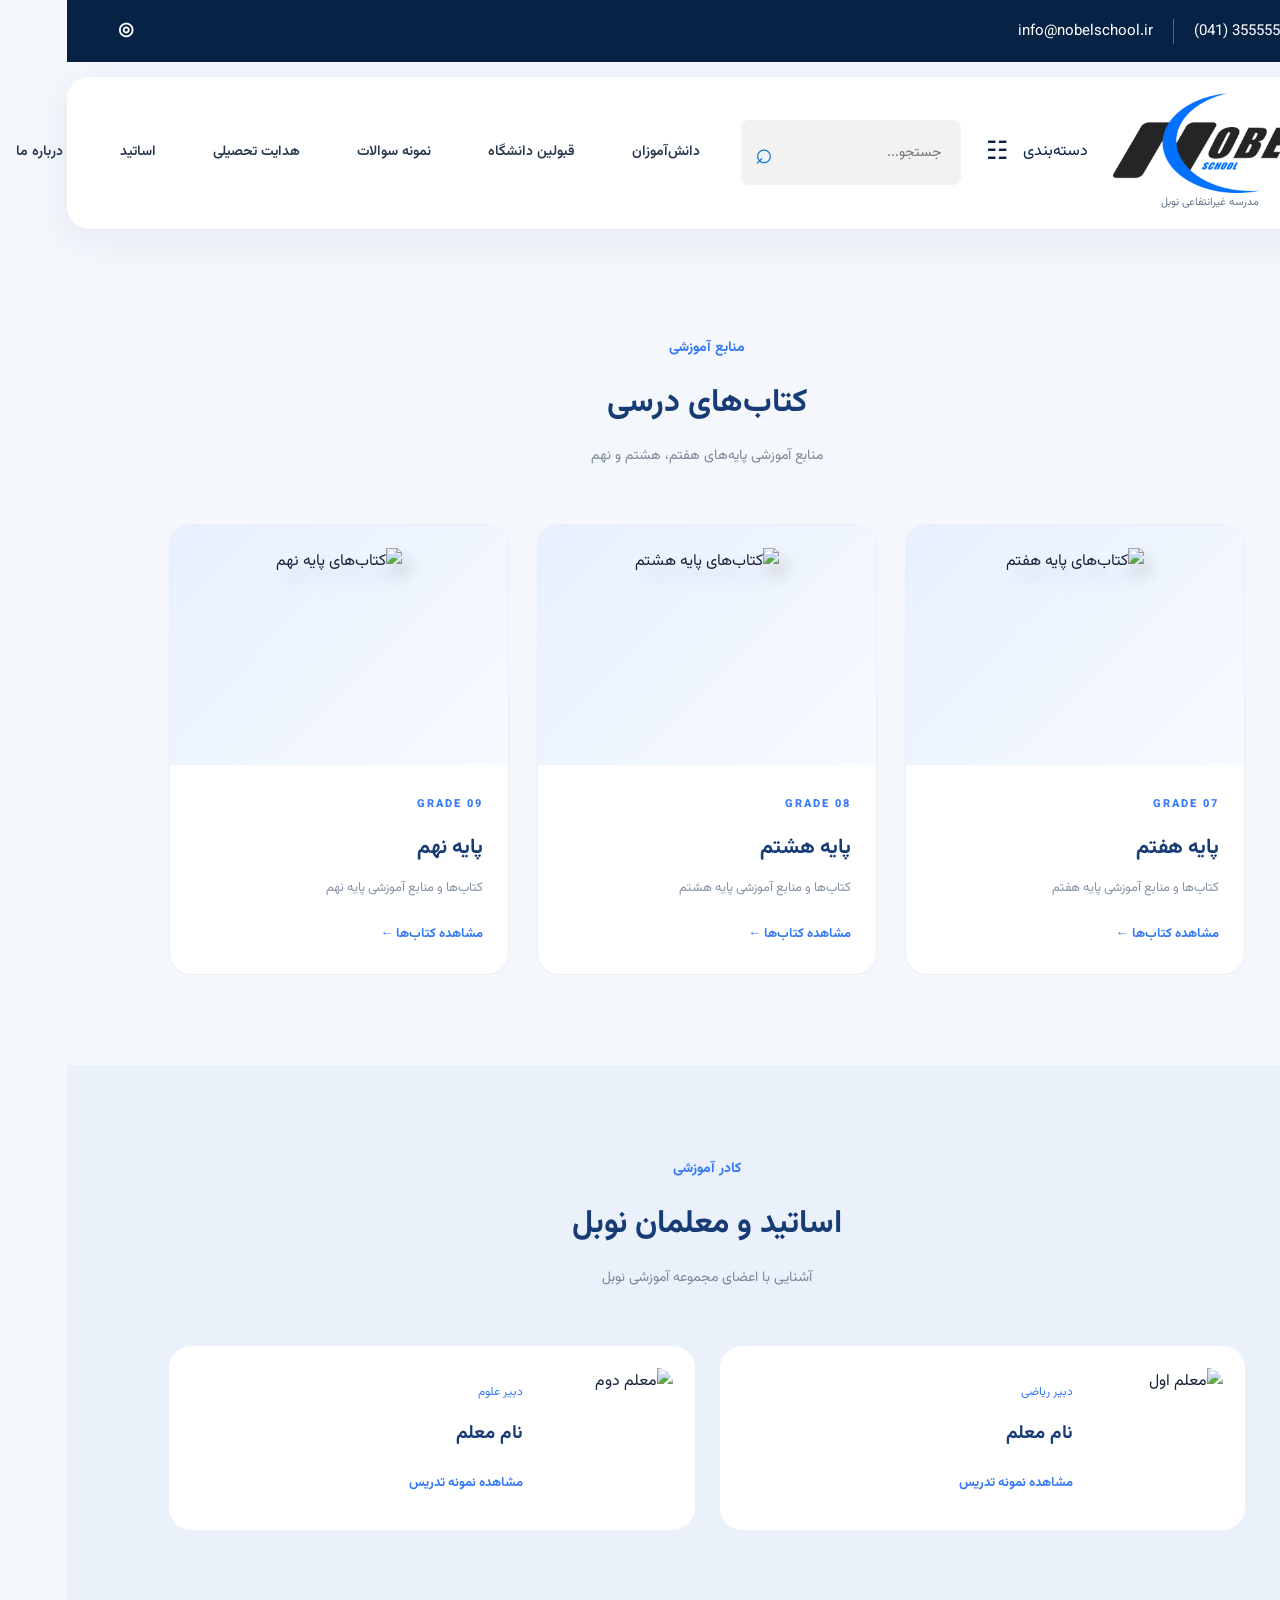
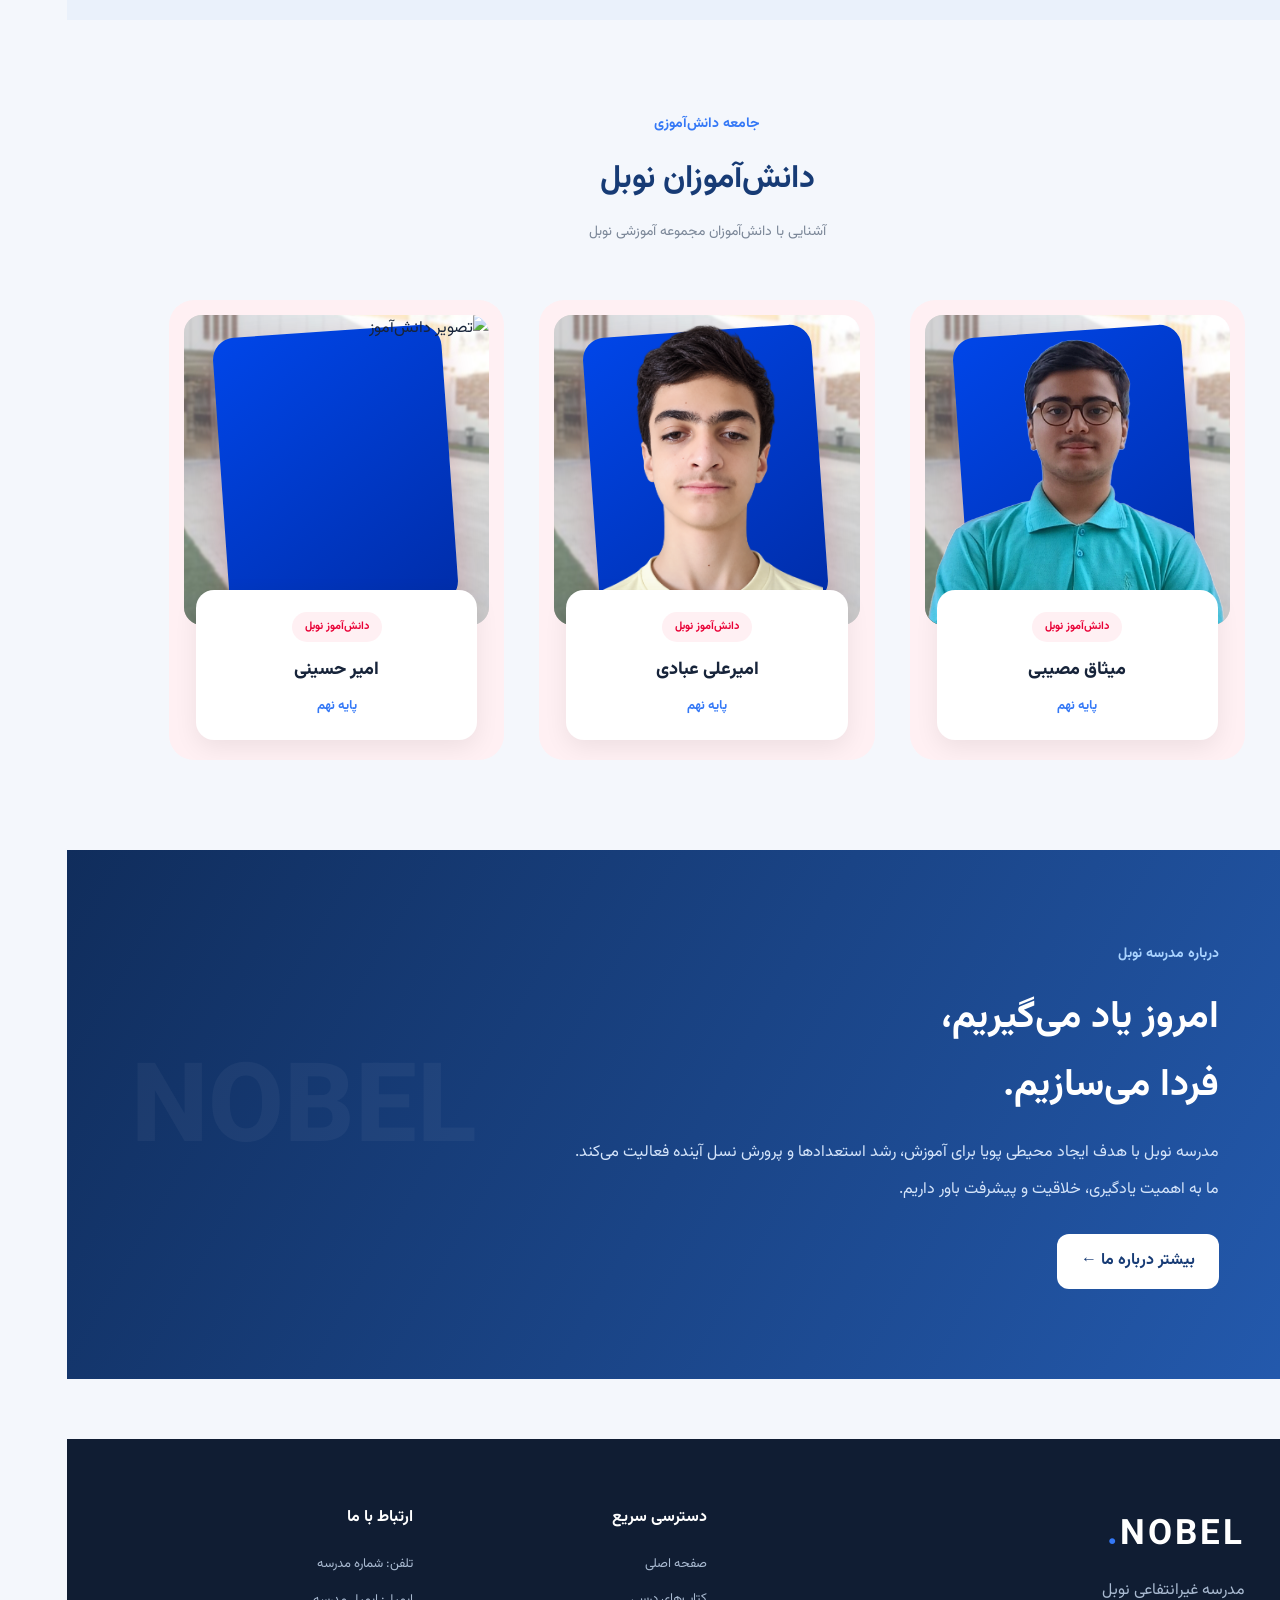
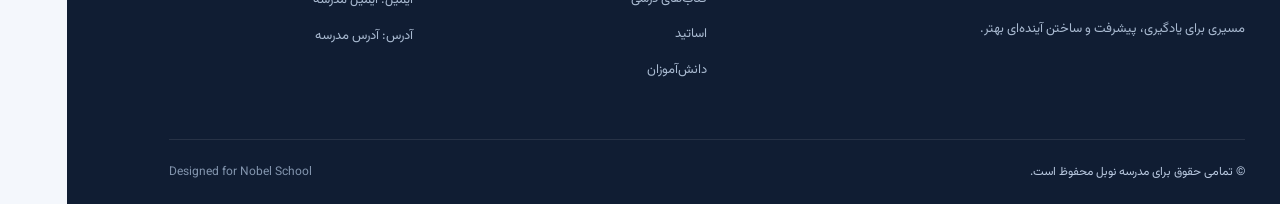
==== index.html @ 402b0e20 "Add files via upload" ====
<!DOCTYPE html>
<html lang="fa">
<head>
    <meta charset="UTF-8">
    <meta name="viewport" content="width=device-width, initial-scale=1.0">
    <title>مدرسه غیر انتفاعی نوبل - دور اول و دوم متوسطه تبریز</title>
    <link rel="stylesheet" href="style.css">
</head>
<body>
    <header>

        <!-- Top Bar -->
       <div class="top-bar">

            <div class="contact-info">
                <span>info@nobelschool.ir</span>
                <span class="separator"></span>
                <span>(041) 35555578 </span>
            </div>

            <div class="social-links">
                <a href="#" target="" aria-label="Instagram">
                    ◎
                </a>
            </div>

        </div>
        <!-- Main Navbar -->
        <nav class="navbar">

            <div class="logo">
                <img src="lg.png" alt="LOGO">
                <small>مدرسه غیرانتفاعی نوبل</small>
            </div>

            <div class="category">
                <span>دسته‌بندی</span>
                <span class="menu-icon">☷</span>
            </div>

            <div class="search-box">
                <input type="text" placeholder="جستجو...">
                <button>⌕</button>
            </div>

            <ul class="nav-links">
                <li><a href="#">دانش‌آموزان</a></li>
                <li><a href="#">قبولین دانشگاه</a></li>
                <li><a href="#">نمونه سوالات</a></li>
                <li><a href="#">هدایت تحصیلی</a></li>
                <li><a href="#">اساتید</a></li>
                <li><a href="#">درباره ما</a></li>
            </ul>

        </nav>

    </header>


<!-- Books Section -->
<section class="section books-section" id="books">

    <div class="section-heading">
        <span>منابع آموزشی</span>
        <h2>کتاب‌های درسی</h2>
        <p>منابع آموزشی پایه‌های هفتم، هشتم و نهم</p>
    </div>

    <div class="books-grid">

        <div class="book-card">
            <div class="book-cover">
                <img src="book7.png" alt="کتاب‌های پایه هفتم">
            </div>
            <div class="book-content">
                <span class="book-number">GRADE 07</span>
                <h3>پایه هفتم</h3>
                <p>کتاب‌ها و منابع آموزشی پایه هفتم</p>
                <a href="books.html">مشاهده کتاب‌ها <span>←</span></a>
            </div>
        </div>

        <div class="book-card">
            <div class="book-cover">
                <img src="book8.png" alt="کتاب‌های پایه هشتم">
            </div>
            <div class="book-content">
                <span class="book-number">GRADE 08</span>
                <h3>پایه هشتم</h3>
                <p>کتاب‌ها و منابع آموزشی پایه هشتم</p>
                <a href="books.html">مشاهده کتاب‌ها <span>←</span></a>
            </div>
        </div>

        <div class="book-card">
            <div class="book-cover">
                <img src="book9.png" alt="کتاب‌های پایه نهم">
            </div>
            <div class="book-content">
                <span class="book-number">GRADE 09</span>
                <h3>پایه نهم</h3>
                <p>کتاب‌ها و منابع آموزشی پایه نهم</p>
                <a href="books.html">مشاهده کتاب‌ها <span>←</span></a>
            </div>
        </div>

    </div>
</section>


<!-- Teachers Section -->
<section class="section teachers-section" id="teachers">

    <div class="section-heading">
        <span>کادر آموزشی</span>
        <h2>اساتید و معلمان نوبل</h2>
        <p>آشنایی با اعضای مجموعه آموزشی نوبل</p>
    </div>

    <div class="teachers-grid">

        <div class="teacher-card">
            <img src="teacher1.jpg" alt="معلم اول">

            <div class="teacher-info">
                <span>دبیر ریاضی</span>
                <h3>نام معلم</h3>
                <a href="#">مشاهده نمونه تدریس</a>
            </div>
        </div>

        <div class="teacher-card">
            <img src="teacher2.jpg" alt="معلم دوم">

            <div class="teacher-info">
                <span>دبیر علوم</span>
                <h3>نام معلم</h3>
                <a href="#">مشاهده نمونه تدریس</a>
            </div>
        </div>

    </div>
</section>


<!-- Students Section -->
<section class="section students-section" id="students">

    <div class="section-heading">
        <span>جامعه دانش‌آموزی</span>
        <h2>دانش‌آموزان نوبل</h2>
        <p>آشنایی با دانش‌آموزان مجموعه آموزشی نوبل</p>
    </div>


<div class="students-grid" id="studentsGrid"></div>

</section>


<!-- About Section -->
<section class="about-section" id="about">

    <div class="about-content">
        <span>درباره مدرسه نوبل</span>

        <h2>
            امروز یاد می‌گیریم،
            <br>
            فردا می‌سازیم.
        </h2>

        <p>
            مدرسه نوبل با هدف ایجاد محیطی پویا برای آموزش،
            رشد استعدادها و پرورش نسل آینده فعالیت می‌کند.
            ما به اهمیت یادگیری، خلاقیت و پیشرفت باور داریم.
        </p>

        <a href="about.html">بیشتر درباره ما ←</a>
    </div>

    <div class="about-decoration">
        NOBEL
    </div>

</section>


<!-- Footer -->
<footer class="footer">

    <div class="footer-main">

        <div class="footer-brand">
            <h2>NOBEL<span>.</span></h2>
            <p>مدرسه غیرانتفاعی نوبل</p>
            <p class="footer-description">
                مسیری برای یادگیری، پیشرفت و ساختن آینده‌ای بهتر.
            </p>
        </div>

        <div class="footer-links">
            <h3>دسترسی سریع</h3>
            <a href="#home">صفحه اصلی</a>
            <a href="#books">کتاب‌های درسی</a>
            <a href="#teachers">اساتید</a>
            <a href="#students">دانش‌آموزان</a>
        </div>

        <div class="footer-contact">
            <h3>ارتباط با ما</h3>
            <p>تلفن: شماره مدرسه</p>
            <p>ایمیل: ایمیل مدرسه</p>
            <p>آدرس: آدرس مدرسه</p>
        </div>

    </div>

    <div class="footer-bottom">
        <p>© تمامی حقوق برای مدرسه نوبل محفوظ است.</p>
        <span>Designed for Nobel School</span>
    </div>

</footer>




    <script src="script.js"></script>
</body>
</html>
---- style.css ----
/* =========================
   NOBEL SCHOOL - MODERN UI
========================= */

@import url('https://fonts.googleapis.com/css2?family=Vazirmatn:wght@400;500;600;700;800;900&display=swap');

:root {
    --primary: #173b75;
    --secondary: #3478f6;
    --accent: #64b5ff;

    --background: #f4f7fc;
    --surface: #ffffff;

    --text: #17243a;
    --muted: #8290a5;

    --border: #e7edf5;

    --shadow: 0 10px 40px rgba(25, 55, 100, 0.07);

    --radius: 20px;
}

* {
    margin: 0;
    padding: 0;
    box-sizing: border-box;
}

html {
    scroll-behavior: smooth;
}

body {
    font-family: 'Vazirmatn', sans-serif;
    background: var(--background);
    color: var(--text);
    direction: rtl;
    line-height: 1.8;
}

/* Container */

.container {
    width: min(92%, 1400px);
    margin: auto;
}

/* Navbar */

.navbar {
    position: sticky;
    top: 15px;
    z-index: 1000;

    width: 92%;
    margin: 15px auto;

    min-height: 80px;
    padding: 12px 25px;

    display: flex;
    align-items: center;
    justify-content: space-between;

    background: rgba(255, 255, 255, 0.85);
    backdrop-filter: blur(20px);

    border: 1px solid rgba(255,255,255,0.8);
    border-radius: 22px;

    box-shadow: var(--shadow);
}

.navbar a {
    color: var(--text);
    text-decoration: none;
    transition: 0.3s ease;
}

.navbar a:hover {
    color: var(--secondary);
}

/* Buttons */

.btn {
    display: inline-flex;
    align-items: center;
    justify-content: center;

    padding: 12px 25px;

    border: none;
    border-radius: 13px;

    background: var(--secondary);
    color: white;

    font-family: inherit;
    font-weight: 700;

    cursor: pointer;
    transition: 0.3s ease;
}

.btn:hover {
    background: var(--primary);
    transform: translateY(-3px);
    box-shadow: 0 10px 25px rgba(52,120,246,0.25);
}

/* Hero */

.hero {
    position: relative;
    overflow: hidden;

    min-height: 480px;
    padding: 80px 60px;

    display: flex;
    align-items: center;

    background:
        radial-gradient(circle at 10% 20%, #3478f6 0%, transparent 35%),
        linear-gradient(125deg, #102b55, #173b75);

    border-radius: 30px;
    color: white;
}

.hero h1 {
    font-size: clamp(30px, 4vw, 52px);
    font-weight: 900;
    line-height: 1.7;
}

.hero p {
    color: #d3e3ff;
    margin-top: 15px;
}

/* Section */

.section {
    padding: 70px 0;
}

.section-title {
    font-size: 27px;
    font-weight: 800;
    margin-bottom: 30px;
}

/* Cards */

.card {
    background: var(--surface);
    border: 1px solid var(--border);

    border-radius: var(--radius);
    padding: 25px;

    box-shadow: var(--shadow);

    transition: 0.3s ease;
}

.card:hover {
    transform: translateY(-7px);
    box-shadow: 0 18px 45px rgba(25,55,100,0.12);
}

/* Images */

.card img {
    width: 100%;
    height: 220px;
    object-fit: cover;
    border-radius: 15px;
}

/* Inputs */

input,
textarea,
select {
    width: 100%;
    padding: 14px 17px;

    border: 1px solid var(--border);
    border-radius: 12px;

    background: white;
    color: var(--text);

    font-family: inherit;
    outline: none;
    transition: 0.3s;
}

input:focus,
textarea:focus,
select:focus {
    border-color: var(--secondary);
    box-shadow: 0 0 0 4px rgba(52,120,246,0.1);
}

/* Footer */

footer {
    margin-top: 60px;
    padding: 50px 5%;

    background: #102747;
    color: white;
}

footer p {
    color: #b8c8df;
}

/* Responsive */

@media (max-width: 768px) {

    .navbar {
        width: 95%;
        padding: 15px;
        flex-wrap: wrap;
        gap: 15px;
    }

    .hero {
        padding: 45px 25px;
        min-height: 380px;
    }

    .section {
        padding: 45px 0;
    }

    .section-title {
        font-size: 23px;
    }
}


/* NAVIGATION */

nav {
    display: flex;
    align-items: center;
}

nav ul {
    display: flex;
    align-items: center;
    gap: 8px;

    list-style: none;
}

nav ul li a {
    position: relative;
    display: block;

    padding: 12px 16px;

    text-decoration: none;
    color: #46536a;

    font-size: 14px;
    font-weight: 600;

    border-radius: 12px;

    transition: all 0.3s ease;
}

/* Hover Effect */

nav ul li a:hover {
    color: #3478f6;
    background: #eef4ff;
}

/* Underline Animation */

nav ul li a::after {
    content: "";

    position: absolute;
    bottom: 5px;
    right: 50%;

    width: 0;
    height: 2px;

    background: #3478f6;

    transition: all 0.3s ease;
    transform: translateX(50%);
}

nav ul li a:hover::after {
    width: 35%;
}

/* Responsive */

@media (max-width: 950px) {
    nav ul {
        flex-wrap: wrap;
        justify-content: center;
        gap: 3px;
    }

    nav ul li a {
        padding: 9px 11px;
        font-size: 12px;
    }
}


/* TOP BAR */

.top-bar {
    width: 100%;
    height: 62px;
    padding: 0 4%;

    background: #062345;
    color: white;

    display: flex;
    align-items: center;
    justify-content: space-between;
}

.social-links {
    display: flex;
    align-items: center;
    gap: 25px;
}

.social-links a {
    color: white;
    text-decoration: none;
    font-size: 18px;
    font-weight: bold;
    transition: 0.3s;
}

.social-links a:hover {
    color: #398bff;
}

.contact-info {
    display: flex;
    align-items: center;
    gap: 20px;
    font-size: 15px;
    direction: ltr;
}

.separator {
    width: 1px;
    height: 25px;
    background: #52677f;
}


/* MAIN NAVBAR */

.navbar {
    width: 100%;
    min-height: 110px;
    padding: 15px 3%;

    background: white;

    display: flex;
    align-items: center;
    justify-content: space-between;
    gap: 25px;
}


/* LOGO */

.logo {
    display: flex;
    flex-direction: column;
    align-items: center;
    white-space: nowrap;
    color: #062345;
}

.logo img {
    width: 195px;
    height: 100px;
}

.logo small {
    font-size: 11px;
    color: #64748b;
}


/* CATEGORY */

.category {
    display: flex;
    align-items: center;
    gap: 15px;

    white-space: nowrap;
    color: #062345;
    cursor: pointer;
}

.menu-icon {
    font-size: 25px;
}


/* SEARCH BOX */

.search-box {
    height: 65px;
    min-width: 220px;
    flex: 1;

    display: flex;
    align-items: center;

    background: #f2f2f2;
    border-radius: 8px;
    overflow: hidden;
}

.search-box input {
    width: 100%;
    height: 100%;
    padding: 0 20px;

    border: none;
    outline: none;
    background: transparent;

    font-family: inherit;
    font-size: 14px;
}

.search-box button {
    width: 65px;
    height: 100%;

    border: none;
    background: transparent;
    color: #0877d9;

    font-size: 30px;
    cursor: pointer;
}


/* NAV LINKS */

.nav-links {
    display: flex;
    align-items: center;
    gap: 25px;

    list-style: none;
    white-space: nowrap;
}

.nav-links a {
    text-decoration: none;
    color: #26364c;

    font-size: 14px;
    font-weight: 600;

    transition: 0.3s;
}

.nav-links a:hover {
    color: #0877d9;
}


/* RESPONSIVE */

@media (max-width: 1100px) {

    .navbar {
        flex-wrap: wrap;
    }

    .search-box {
        order: 3;
        flex-basis: 100%;
    }

    .nav-links {
        flex-wrap: wrap;
        gap: 15px;
    }
}

@media (max-width: 600px) {

    .top-bar {
        height: auto;
        padding: 15px;
        flex-direction: column;
        gap: 12px;
    }

    .navbar {
        justify-content: center;
    }

    .nav-links {
        justify-content: center;
    }

    .logo {
        width: 100%;
    }
}


/* General Sections */

.section {
    padding: 90px 8%;
}

.section-heading {
    text-align: center;
    margin-bottom: 55px;
}

.section-heading > span {
    color: #3478f6;
    font-size: 14px;
    font-weight: 700;
}

.section-heading h2 {
    font-size: 32px;
    color: #173b75;
    margin: 12px 0;
}

.section-heading p {
    color: #7b8798;
    font-size: 14px;
}


/* Books */

.books-section {
    background: #f4f7fc;
}

.books-grid {
    display: grid;
    grid-template-columns: repeat(3, 1fr);
    gap: 28px;
}

.book-card {
    background: white;
    border-radius: 22px;
    overflow: hidden;
    border: 1px solid #e9eef6;
    transition: .35s;
}

.book-card:hover {
    transform: translateY(-10px);
    box-shadow: 0 20px 45px #173b7518;
}

.book-cover {
    height: 240px;
    background: linear-gradient(135deg, #e7f0ff, #f7faff);
    display: flex;
    justify-content: center;
    align-items: center;
    padding: 20px;
}

.book-cover img {
    height: 195px;
    max-width: 85%;
    object-fit: contain;
    filter: drop-shadow(8px 12px 8px #00000025);
    transition: .35s;
}

.book-card:hover .book-cover img {
    transform: rotateY(-12deg) scale(1.06);
}

.book-content {
    padding: 25px;
}

.book-number {
    color: #3478f6;
    font-size: 11px;
    font-weight: 800;
    letter-spacing: 2px;
}

.book-content h3 {
    color: #173b75;
    font-size: 21px;
    margin: 10px 0;
}

.book-content p {
    color: #8793a5;
    font-size: 13px;
    margin-bottom: 20px;
}

.book-content a {
    text-decoration: none;
    color: #3478f6;
    font-weight: 700;
    font-size: 13px;
}


/* Teachers */

.teachers-section {
    background: #eaf1fb;
}

.teachers-grid {
    display: grid;
    grid-template-columns: repeat(2, 1fr);
    gap: 25px;
}

.teacher-card {
    display: flex;
    align-items: center;
    gap: 25px;
    background: white;
    padding: 22px;
    border-radius: 22px;
    transition: .3s;
}

.teacher-card:hover {
    transform: translateY(-7px);
    box-shadow: 0 15px 35px #173b7515;
}

.teacher-card img {
    width: 125px;
    height: 140px;
    object-fit: cover;
    border-radius: 16px;
}

.teacher-info span {
    color: #3478f6;
    font-size: 12px;
}

.teacher-info h3 {
    color: #173b75;
    margin: 10px 0 18px;
}

.teacher-info a {
    text-decoration: none;
    color: #3478f6;
    font-size: 13px;
    font-weight: 700;
}


/* Students */

/* Students Section */

.students-section {
    background: #f4f7fc;
}

.students-grid {
    display: grid;
    grid-template-columns: repeat(3, 1fr);
    gap: 35px;
}

.student-card {
    position: relative;
    background: #fff0f3;
    padding: 15px;
    border-radius: 25px;
    overflow: hidden;
    transition: .35s;
}

.student-card:hover {
    transform: translateY(-8px);
    box-shadow: 0 20px 40px #173b7520;
}

/* School Image Background */

.student-background {
    height: 310px;
    position: relative;
    border-radius: 18px;
    overflow: hidden;
    isolation: isolate;
}

/* Blurred School Image */

.student-background::before {
    content: "";
    position: absolute;
    inset: -10px;
    background-image: url("sbg.jpg");
    background-size: cover;
    background-position: center;
    filter: blur(1px);
    transform: scale(1.08);
    z-index: -2;
}

/* Light Overlay */

.student-background::after {
    content: "";
    position: absolute;
    inset: 0;
    background: #ffffff55;
    z-index: -1;
}

/* Red Background */

.student-color-bg {
    position: absolute;
    z-index: 1;
    width: 75%;
    height: 90%;
    top: 5%;
    left: 12%;
    background: linear-gradient(145deg, #0046e9, #002da9);
    border-radius: 22px;
    transform: rotate(-4deg);
    box-shadow: 0 15px 30px #a9002b35;
}

/* Student Image */

.student-background img {
    position: absolute;
    z-index: 2;
    width: 100%;
    height: 100%;
    left: 0;
    bottom: 0;
    object-fit: contain;
    object-position: center bottom;
    border-radius: 18px;
}

/* Information Background */

.student-info {
    position: relative;
    z-index: 3;
    background: white;
    margin: -35px 12px 5px;
    padding: 22px 18px;
    border-radius: 18px;
    text-align: center;
    box-shadow: 0 8px 25px #00000012;
}

.student-label {
    display: inline-block;
    color: #e90036;
    background: #fff0f3;
    padding: 5px 13px;
    border-radius: 20px;
    font-size: 11px;
    font-weight: 700;
}

.student-info h3 {
    color: #17243a;
    font-size: 18px;
    font-weight: 800;
    margin: 12px 0 8px;
}

.student-info p {
    color: #3478f6;
    font-size: 13px;
    font-weight: 700;
}

/* Responsive */

@media (max-width: 850px) {
    .students-grid {
        grid-template-columns: repeat(2, 1fr);
    }
}

@media (max-width: 550px) {
    .students-grid {
        grid-template-columns: 1fr;
    }
}



/* About */

.about-section {
    position: relative;
    overflow: hidden;
    background: linear-gradient(120deg, #102d5c, #245bb0);
    color: white;
    padding: 90px 10%;
}

.about-content {
    max-width: 650px;
    position: relative;
    z-index: 2;
}

.about-content > span {
    color: #a9d3ff;
    font-size: 14px;
    font-weight: 700;
}

.about-content h2 {
    font-size: 38px;
    line-height: 1.8;
    margin: 15px 0;
}

.about-content p {
    color: #d4e4fa;
    line-height: 2.3;
    margin-bottom: 25px;
}

.about-content a {
    display: inline-block;
    background: white;
    color: #173b75;
    padding: 13px 24px;
    border-radius: 12px;
    text-decoration: none;
    font-weight: 700;
    transition: .3s;
}

.about-content a:hover {
    background: #dceaff;
}

.about-decoration {
    position: absolute;
    left: 5%;
    top: 50%;
    transform: translateY(-50%);
    font-size: 110px;
    font-weight: 800;
    color: #ffffff0b;
}


/* Footer */

.footer {
    background: #101d33;
    color: white;
    padding: 65px 8% 20px;
}

.footer-main {
    display: grid;
    grid-template-columns: 2fr 1fr 1fr;
    gap: 50px;
    padding-bottom: 45px;
}

.footer-brand h2 {
    font-size: 35px;
    letter-spacing: 3px;
}

.footer-brand h2 span {
    color: #3478f6;
}

.footer-brand > p {
    color: #a9bad1;
    margin-top: 10px;
}

.footer-description {
    max-width: 300px;
    line-height: 2;
    font-size: 13px;
}

.footer-links h3,
.footer-contact h3 {
    margin-bottom: 20px;
    font-size: 16px;
}

.footer-links a {
    display: block;
    text-decoration: none;
    color: #a9bad1;
    margin: 12px 0;
    font-size: 13px;
    transition: .3s;
}

.footer-links a:hover {
    color: white;
    padding-right: 5px;
}

.footer-contact p {
    color: #a9bad1;
    font-size: 13px;
    margin: 13px 0;
}

.footer-bottom {
    border-top: 1px solid #ffffff18;
    padding-top: 22px;
    display: flex;
    justify-content: space-between;
    color: #8294ad;
    font-size: 12px;
}


/* Responsive */

@media (max-width: 850px) {
    .books-grid,
    .students-grid {
        grid-template-columns: repeat(2, 1fr);
    }

    .teachers-grid {
        grid-template-columns: 1fr;
    }

    .footer-main {
        grid-template-columns: 1fr 1fr;
    }
}

@media (max-width: 550px) {
    .section {
        padding: 65px 6%;
    }

    .section-heading h2 {
        font-size: 25px;
    }

    .books-grid,
    .students-grid,
    .footer-main {
        grid-template-columns: 1fr;
    }

    .teacher-card {
        flex-direction: column;
        text-align: center;
    }

    .about-content h2 {
        font-size: 28px;
    }

    .about-decoration {
        font-size: 65px;
    }

    .footer-bottom {
        flex-direction: column;
        gap: 12px;
        text-align: center;
    }
}
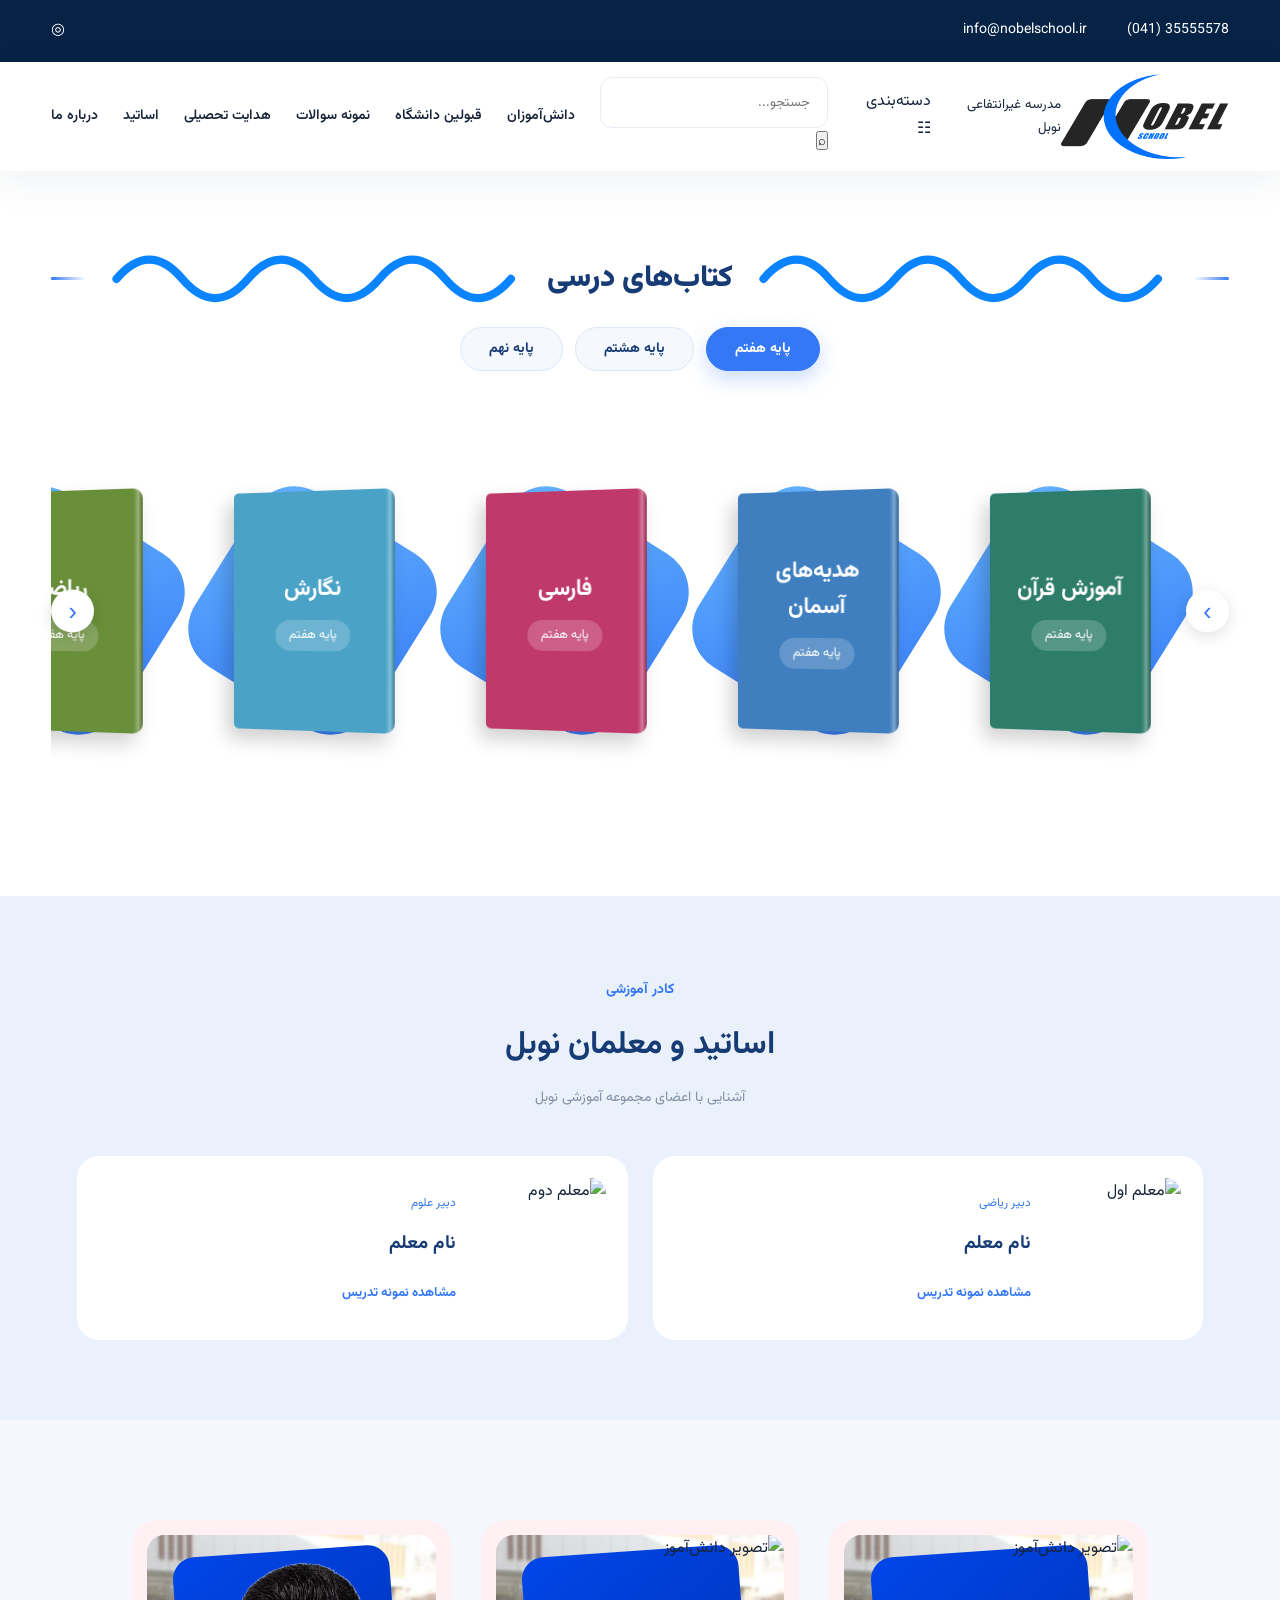
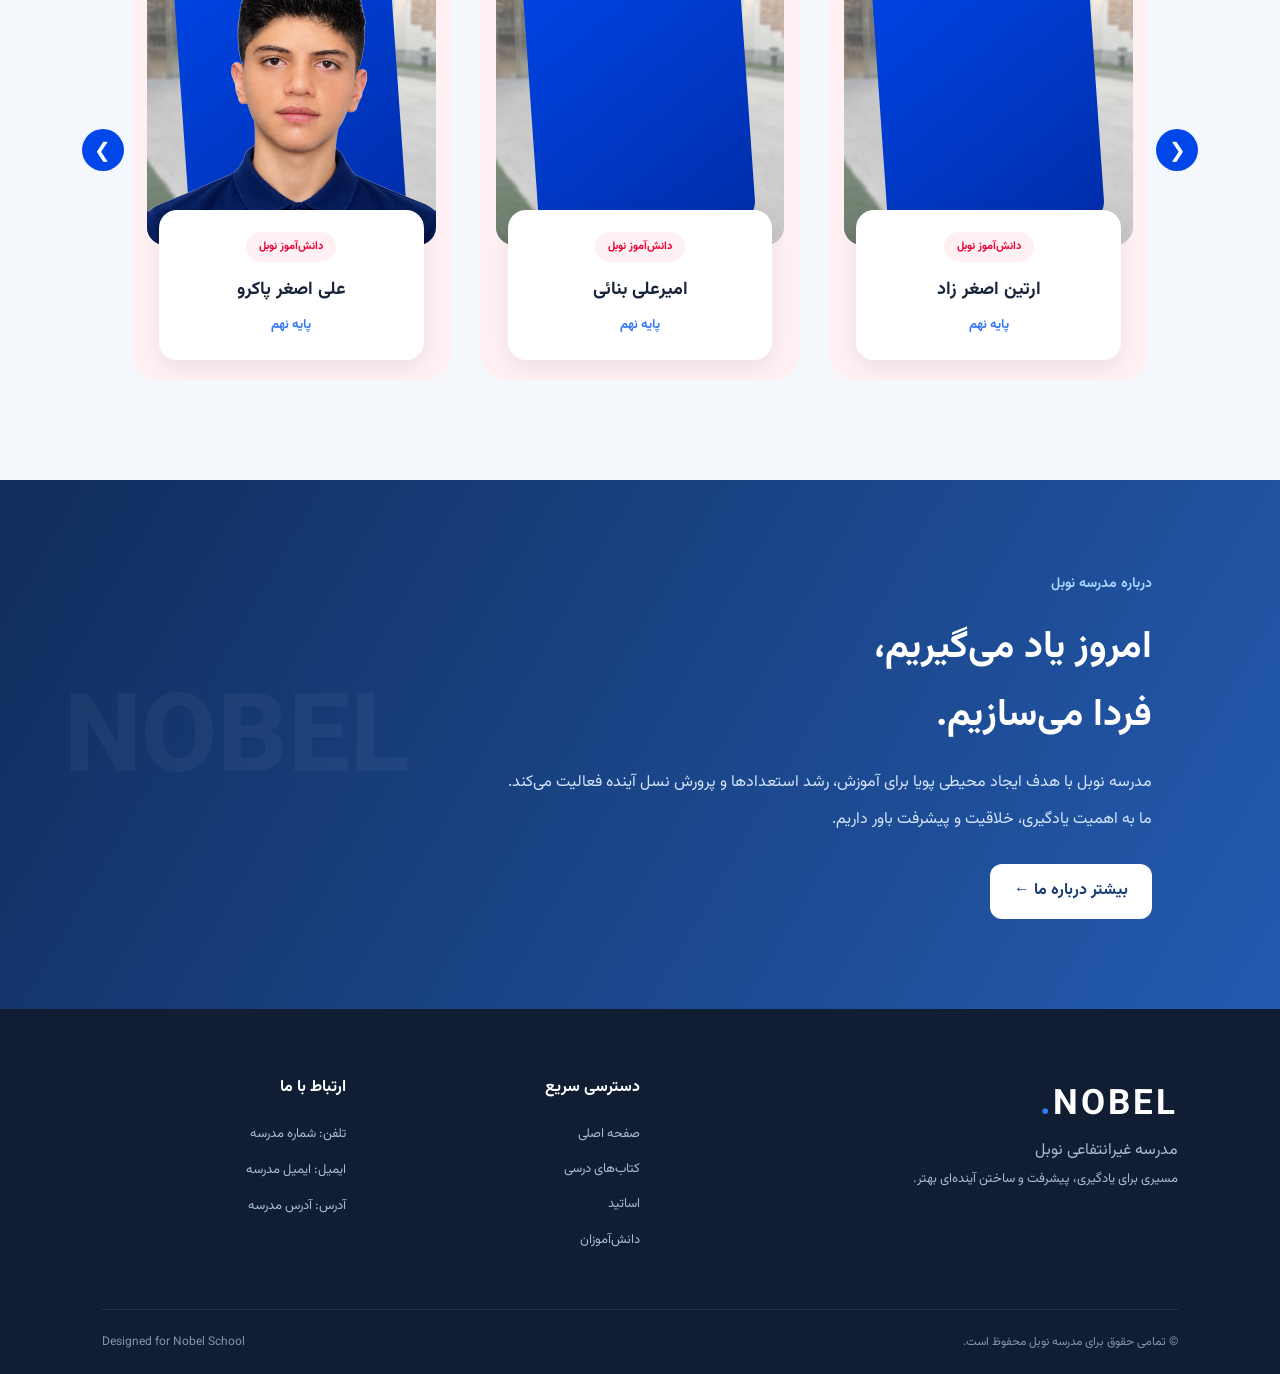
==== commit fa06781d: "Add files via upload" ====
--- a/index.html
+++ b/index.html
@@ -57,54 +57,30 @@
     </header>
 
 
-<!-- Books Section -->
-<section class="section books-section" id="books">
-
-    <div class="section-heading">
-        <span>منابع آموزشی</span>
-        <h2>کتاب‌های درسی</h2>
-        <p>منابع آموزشی پایه‌های هفتم، هشتم و نهم</p>
-    </div>
-
-    <div class="books-grid">
-
-        <div class="book-card">
-            <div class="book-cover">
-                <img src="book7.png" alt="کتاب‌های پایه هفتم">
-            </div>
-            <div class="book-content">
-                <span class="book-number">GRADE 07</span>
-                <h3>پایه هفتم</h3>
-                <p>کتاب‌ها و منابع آموزشی پایه هفتم</p>
-                <a href="books.html">مشاهده کتاب‌ها <span>←</span></a>
-            </div>
-        </div>
-
-        <div class="book-card">
-            <div class="book-cover">
-                <img src="book8.png" alt="کتاب‌های پایه هشتم">
-            </div>
-            <div class="book-content">
-                <span class="book-number">GRADE 08</span>
-                <h3>پایه هشتم</h3>
-                <p>کتاب‌ها و منابع آموزشی پایه هشتم</p>
-                <a href="books.html">مشاهده کتاب‌ها <span>←</span></a>
-            </div>
-        </div>
-
-        <div class="book-card">
-            <div class="book-cover">
-                <img src="book9.png" alt="کتاب‌های پایه نهم">
-            </div>
-            <div class="book-content">
-                <span class="book-number">GRADE 09</span>
-                <h3>پایه نهم</h3>
-                <p>کتاب‌ها و منابع آموزشی پایه نهم</p>
-                <a href="books.html">مشاهده کتاب‌ها <span>←</span></a>
-            </div>
-        </div>
-
-    </div>
+<section class="books-section" id="books">
+  <div class="books-title">
+    <svg class="books-wave" viewBox="0 0 150 24" aria-hidden="true">
+      <path d="M2 12 Q14 -2 26 12 T50 12 T74 12 T98 12 T122 12 T146 12"
+            fill="none" stroke="#0a84ff" stroke-width="3" stroke-linecap="round"/>
+    </svg>
+    <h2>کتاب‌های درسی</h2>
+    <svg class="books-wave" viewBox="0 0 150 24" aria-hidden="true">
+      <path d="M2 12 Q14 -2 26 12 T50 12 T74 12 T98 12 T122 12 T146 12"
+            fill="none" stroke="#0a84ff" stroke-width="3" stroke-linecap="round"/>
+    </svg>
+  </div>
+
+  <div class="grade-tabs" id="gradeTabs">
+    <button class="grade-tab active" data-grade="7">پایه هفتم</button>
+    <button class="grade-tab" data-grade="8">پایه هشتم</button>
+    <button class="grade-tab" data-grade="9">پایه نهم</button>
+  </div>
+
+  <div class="books-carousel">
+    <button class="books-arrow books-arrow-right" id="booksRight" aria-label="کتاب‌های قبلی">›</button>
+    <div class="books-track" id="booksTrack"></div>
+    <button class="books-arrow books-arrow-left" id="booksLeft" aria-label="کتاب‌های بعدی">‹</button>
+  </div>
 </section>
 
 
@@ -145,15 +121,23 @@
 
 <!-- Students Section -->
 <section class="section students-section" id="students">
-
-    <div class="section-heading">
-        <span>جامعه دانش‌آموزی</span>
-        <h2>دانش‌آموزان نوبل</h2>
-        <p>آشنایی با دانش‌آموزان مجموعه آموزشی نوبل</p>
-    </div>
-
-
-<div class="students-grid" id="studentsGrid"></div>
+<div class="students-slider">
+
+    <button class="student-arrow right" id="studentsPrev">
+        ❮ 
+    </button>
+
+    <div class="students-grid" id="studentsGrid">
+
+        <!-- تمام student-card های فعلی اینجا -->
+
+    </div>
+
+    <button class="student-arrow left" id="studentsNext">
+        ❯
+    </button>
+
+</div>
 
 </section>
 
--- a/style.css
+++ b/style.css
@@ -1,7 +1,6 @@
-
-/* =========================
+/* ================================
    NOBEL SCHOOL - MODERN UI
-========================= */
+================================ */
 
 @import url('https://fonts.googleapis.com/css2?family=Vazirmatn:wght@400;500;600;700;800;900&display=swap');
 
@@ -15,11 +14,9 @@
 
     --text: #17243a;
     --muted: #8290a5;
-
     --border: #e7edf5;
 
-    --shadow: 0 10px 40px rgba(25, 55, 100, 0.07);
-
+    --shadow: 0 10px 40px rgba(25,55,100,.07);
     --radius: 20px;
 }
 
@@ -41,50 +38,111 @@
     line-height: 1.8;
 }
 
-/* Container */
-
 .container {
     width: min(92%, 1400px);
     margin: auto;
 }
 
-/* Navbar */
+/* ================================
+   TOP BAR
+================================ */
+
+.top-bar {
+    width: 100%;
+    min-height: 62px;
+    padding: 10px 4%;
+    background: #062345;
+    color: white;
+
+    display: flex;
+    align-items: center;
+    justify-content: space-between;
+}
+
+.social-links,
+.contact-info {
+    display: flex;
+    align-items: center;
+    gap: 20px;
+}
+
+.social-links a {
+    color: white;
+    text-decoration: none;
+    transition: .3s;
+}
+
+.social-links a:hover {
+    color: var(--accent);
+}
+
+.contact-info {
+    direction: ltr;
+    font-size: 14px;
+}
+
+/* ================================
+   NAVBAR
+================================ */
 
 .navbar {
     position: sticky;
-    top: 15px;
+    top: 0;
     z-index: 1000;
 
-    width: 92%;
-    margin: 15px auto;
-
-    min-height: 80px;
-    padding: 12px 25px;
+    width: 100%;
+    min-height: 100px;
+    padding: 12px 4%;
+
+    background: rgba(255,255,255,.95);
+    backdrop-filter: blur(15px);
 
     display: flex;
     align-items: center;
     justify-content: space-between;
-
-    background: rgba(255, 255, 255, 0.85);
-    backdrop-filter: blur(20px);
-
-    border: 1px solid rgba(255,255,255,0.8);
-    border-radius: 22px;
+    gap: 25px;
 
     box-shadow: var(--shadow);
 }
 
 .navbar a {
+    text-decoration: none;
     color: var(--text);
-    text-decoration: none;
-    transition: 0.3s ease;
-}
-
-.navbar a:hover {
+}
+
+.logo {
+    display: flex;
+    align-items: center;
+    justify-content: center;
+}
+
+.logo img {
+    width: 170px;
+    max-height: 85px;
+    object-fit: contain;
+}
+
+.nav-links {
+    display: flex;
+    align-items: center;
+    gap: 25px;
+    list-style: none;
+    white-space: nowrap;
+}
+
+.nav-links a {
+    font-size: 14px;
+    font-weight: 600;
+    transition: .3s;
+}
+
+.nav-links a:hover {
     color: var(--secondary);
 }
 
-/* Buttons */
+/* ================================
+   BUTTONS
+================================ */
 
 .btn {
     display: inline-flex;
@@ -92,7 +150,6 @@
     justify-content: center;
 
     padding: 12px 25px;
-
     border: none;
     border-radius: 13px;
 
@@ -103,16 +160,17 @@
     font-weight: 700;
 
     cursor: pointer;
-    transition: 0.3s ease;
+    transition: .3s;
 }
 
 .btn:hover {
     background: var(--primary);
     transform: translateY(-3px);
-    box-shadow: 0 10px 25px rgba(52,120,246,0.25);
-}
-
-/* Hero */
+}
+
+/* ================================
+   HERO
+================================ */
 
 .hero {
     position: relative;
@@ -126,14 +184,14 @@
 
     background:
         radial-gradient(circle at 10% 20%, #3478f6 0%, transparent 35%),
-        linear-gradient(125deg, #102b55, #173b75);
+        linear-gradient(125deg,#102b55,#173b75);
 
     border-radius: 30px;
     color: white;
 }
 
 .hero h1 {
-    font-size: clamp(30px, 4vw, 52px);
+    font-size: clamp(30px,4vw,52px);
     font-weight: 900;
     line-height: 1.7;
 }
@@ -143,507 +201,320 @@
     margin-top: 15px;
 }
 
-/* Section */
+/* ================================
+   GENERAL SECTIONS
+================================ */
 
 .section {
-    padding: 70px 0;
-}
-
-.section-title {
-    font-size: 27px;
-    font-weight: 800;
+    padding: 80px 6%;
+}
+
+.section-heading {
+    text-align: center;
+    margin-bottom: 45px;
+}
+
+.section-heading > span {
+    color: var(--secondary);
+    font-size: 14px;
+    font-weight: 700;
+}
+
+.section-heading h2 {
+    font-size: 32px;
+    color: var(--primary);
+    margin: 12px 0;
+}
+
+.section-heading p {
+    color: var(--muted);
+    font-size: 14px;
+}
+
+/* ================================
+   BOOKS SECTION
+================================ */
+
+.books-section {
+    padding: 75px 4%;
+    background: #ffffff;
+    overflow: hidden;
+}
+
+/* Heading */
+
+.books-title {
+    display: flex;
+    align-items: center;
+    justify-content: center;
+    gap: 25px;
+    margin-bottom: 15px;
+}
+
+.books-title h2 {
+    font-size: 30px;
+    font-weight: 900;
+    color: var(--primary);
+    white-space: nowrap;
+}
+
+.books-title span {
+    color: var(--secondary);
+}
+
+.books-title::before,
+.books-title::after {
+    content: "";
+    width: 100px;
+    height: 3px;
+    border-radius: 10px;
+    background: linear-gradient(90deg,transparent,var(--secondary));
+}
+
+.books-title::after {
+    transform: rotate(180deg);
+}
+
+.books-subtitle {
+    text-align: center;
+    color: var(--muted);
+    font-size: 14px;
+    margin-bottom: 35px;
+}
+
+/* Grade Tabs */
+
+.grade-tabs {
+    display: flex;
+    justify-content: center;
+    align-items: center;
+    gap: 12px;
     margin-bottom: 30px;
 }
 
-/* Cards */
-
-.card {
-    background: var(--surface);
-    border: 1px solid var(--border);
-
-    border-radius: var(--radius);
-    padding: 25px;
-
-    box-shadow: var(--shadow);
-
-    transition: 0.3s ease;
-}
-
-.card:hover {
-    transform: translateY(-7px);
-    box-shadow: 0 18px 45px rgba(25,55,100,0.12);
-}
-
-/* Images */
-
-.card img {
-    width: 100%;
-    height: 220px;
-    object-fit: cover;
-    border-radius: 15px;
-}
-
-/* Inputs */
-
-input,
-textarea,
-select {
-    width: 100%;
-    padding: 14px 17px;
-
-    border: 1px solid var(--border);
-    border-radius: 12px;
-
-    background: white;
-    color: var(--text);
+.grade-tab {
+    padding: 10px 28px;
+
+    border: 1px solid #dce8fa;
+    border-radius: 50px;
+
+    background: #f5f8fd;
+    color: var(--primary);
 
     font-family: inherit;
-    outline: none;
-    transition: 0.3s;
-}
-
-input:focus,
-textarea:focus,
-select:focus {
+    font-size: 14px;
+    font-weight: 700;
+
+    cursor: pointer;
+    transition: .3s;
+}
+
+.grade-tab:hover {
+    background: #e8f2ff;
     border-color: var(--secondary);
-    box-shadow: 0 0 0 4px rgba(52,120,246,0.1);
-}
-
-/* Footer */
-
-footer {
-    margin-top: 60px;
-    padding: 50px 5%;
-
-    background: #102747;
+}
+
+.grade-tab.active {
+    background: var(--secondary);
     color: white;
-}
-
-footer p {
-    color: #b8c8df;
-}
-
-/* Responsive */
-
-@media (max-width: 768px) {
-
-    .navbar {
-        width: 95%;
-        padding: 15px;
-        flex-wrap: wrap;
-        gap: 15px;
-    }
-
-    .hero {
-        padding: 45px 25px;
-        min-height: 380px;
-    }
-
-    .section {
-        padding: 45px 0;
-    }
-
-    .section-title {
-        font-size: 23px;
-    }
-}
-
-
-/* NAVIGATION */
-
-nav {
-    display: flex;
-    align-items: center;
-}
-
-nav ul {
-    display: flex;
-    align-items: center;
-    gap: 8px;
-
-    list-style: none;
-}
-
-nav ul li a {
+    border-color: var(--secondary);
+    box-shadow: 0 8px 20px #3478f640;
+}
+
+.grade-tab:focus-visible {
+    outline: 3px solid #7fbcff;
+    outline-offset: 3px;
+}
+
+/* Carousel */
+
+.books-carousel {
     position: relative;
-    display: block;
-
-    padding: 12px 16px;
-
-    text-decoration: none;
-    color: #46536a;
-
-    font-size: 14px;
-    font-weight: 600;
-
-    border-radius: 12px;
-
-    transition: all 0.3s ease;
-}
-
-/* Hover Effect */
-
-nav ul li a:hover {
-    color: #3478f6;
-    background: #eef4ff;
-}
-
-/* Underline Animation */
-
-nav ul li a::after {
+    max-width: 1250px;
+    margin: auto;
+}
+
+.books-track {
+    display: flex;
+    align-items: center;
+    gap: 22px;
+
+    overflow-x: auto;
+    scroll-snap-type: x mandatory;
+    scroll-behavior: smooth;
+
+    padding: 35px 45px;
+
+    scrollbar-width: none;
+}
+
+.books-track::-webkit-scrollbar {
+    display: none;
+}
+
+/* Book */
+
+.book {
+    flex: 0 0 230px;
+    height: 350px;
+
+    position: relative;
+
+    display: grid;
+    place-items: center;
+
+    scroll-snap-align: center;
+}
+
+/* Blue Shape */
+
+.book::before {
     content: "";
 
     position: absolute;
-    bottom: 5px;
-    right: 50%;
-
-    width: 0;
-    height: 2px;
-
-    background: #3478f6;
-
-    transition: all 0.3s ease;
-    transform: translateX(50%);
-}
-
-nav ul li a:hover::after {
-    width: 35%;
-}
-
-/* Responsive */
-
-@media (max-width: 950px) {
-    nav ul {
-        flex-wrap: wrap;
-        justify-content: center;
-        gap: 3px;
-    }
-
-    nav ul li a {
-        padding: 9px 11px;
-        font-size: 12px;
-    }
-}
-
-
-/* TOP BAR */
-
-.top-bar {
-    width: 100%;
-    height: 62px;
-    padding: 0 4%;
-
-    background: #062345;
-    color: white;
-
-    display: flex;
-    align-items: center;
-    justify-content: space-between;
-}
-
-.social-links {
-    display: flex;
-    align-items: center;
-    gap: 25px;
-}
-
-.social-links a {
-    color: white;
-    text-decoration: none;
-    font-size: 18px;
-    font-weight: bold;
-    transition: 0.3s;
-}
-
-.social-links a:hover {
-    color: #398bff;
-}
-
-.contact-info {
-    display: flex;
-    align-items: center;
-    gap: 20px;
-    font-size: 15px;
-    direction: ltr;
-}
-
-.separator {
-    width: 1px;
-    height: 25px;
-    background: #52677f;
-}
-
-
-/* MAIN NAVBAR */
-
-.navbar {
-    width: 100%;
-    min-height: 110px;
-    padding: 15px 3%;
-
-    background: white;
-
-    display: flex;
-    align-items: center;
-    justify-content: space-between;
-    gap: 25px;
-}
-
-
-/* LOGO */
-
-.logo {
-    display: flex;
-    flex-direction: column;
-    align-items: center;
-    white-space: nowrap;
-    color: #062345;
-}
-
-.logo img {
-    width: 195px;
-    height: 100px;
-}
-
-.logo small {
-    font-size: 11px;
-    color: #64748b;
-}
-
-
-/* CATEGORY */
-
-.category {
-    display: flex;
-    align-items: center;
-    gap: 15px;
-
-    white-space: nowrap;
-    color: #062345;
-    cursor: pointer;
-}
-
-.menu-icon {
-    font-size: 25px;
-}
-
-
-/* SEARCH BOX */
-
-.search-box {
-    height: 65px;
-    min-width: 220px;
-    flex: 1;
-
-    display: flex;
-    align-items: center;
-
-    background: #f2f2f2;
-    border-radius: 8px;
+
+    width: 205px;
+    height: 205px;
+
+    background: linear-gradient(135deg,#64b5ff,#3478f6);
+
+    border-radius: 45px;
+    transform: rotate(32deg);
+
+    transition: .4s;
+}
+
+.book:hover::before {
+    transform: rotate(45deg) scale(1.05);
+}
+
+.book-cover {
+    position: relative;
+    z-index: 2;
+    width: 165px;
+    height: 240px;
     overflow: hidden;
-}
-
-.search-box input {
+    padding: 0;
+    border-radius: 5px 10px 10px 5px;
+    background: #fff;
+    transform: perspective(800px) rotateY(-13deg);
+    box-shadow: -7px 10px 20px #00000030;
+    transition: .4s;
+}
+
+.book-cover img {
+    position: absolute;
+    inset: 0;
     width: 100%;
     height: 100%;
-    padding: 0 20px;
+    display: block;
+    object-fit: fill;
+    object-position: center;
+    transition: inherit;
+}
+
+/* افکت هاور */
+.book:hover .book-cover {
+    transform: perspective(800px) rotateY(0deg) translateY(-8px);
+}
+
+
+/* Fallback */
+
+.book-fallback {
+    position: absolute;
+    inset: 0;
+
+    display: flex;
+    flex-direction: column;
+    align-items: center;
+    justify-content: center;
+
+    gap: 12px;
+    padding: 15px;
+
+    text-align: center;
+    color: white;
+}
+
+.book-fallback strong {
+    font-size: 23px;
+    line-height: 1.6;
+}
+
+.book-fallback span {
+    background: #ffffff30;
+    padding: 4px 14px;
+    border-radius: 30px;
+    font-size: 13px;
+}
+
+/* Book Spine */
+
+.book-cover::after {
+    content: "";
+
+    position: absolute;
+    top: 0;
+    right: 0;
+    bottom: 0;
+
+    width: 9px;
+
+    background: linear-gradient(
+        to left,
+        #00000040,
+        #ffffff50,
+        transparent
+    );
+}
+
+/* Arrows */
+
+.books-arrow {
+    position: absolute;
+    top: 50%;
+    transform: translateY(-50%);
+    z-index: 5;
+
+    width: 43px;
+    height: 43px;
 
     border: none;
-    outline: none;
-    background: transparent;
-
-    font-family: inherit;
-    font-size: 14px;
-}
-
-.search-box button {
-    width: 65px;
-    height: 100%;
-
-    border: none;
-    background: transparent;
-    color: #0877d9;
-
-    font-size: 30px;
+    border-radius: 50%;
+
+    background: white;
+    color: var(--secondary);
+
+    font-size: 25px;
+
     cursor: pointer;
-}
-
-
-/* NAV LINKS */
-
-.nav-links {
-    display: flex;
-    align-items: center;
-    gap: 25px;
-
-    list-style: none;
-    white-space: nowrap;
-}
-
-.nav-links a {
-    text-decoration: none;
-    color: #26364c;
-
-    font-size: 14px;
-    font-weight: 600;
-
-    transition: 0.3s;
-}
-
-.nav-links a:hover {
-    color: #0877d9;
-}
-
-
-/* RESPONSIVE */
-
-@media (max-width: 1100px) {
-
-    .navbar {
-        flex-wrap: wrap;
-    }
-
-    .search-box {
-        order: 3;
-        flex-basis: 100%;
-    }
-
-    .nav-links {
-        flex-wrap: wrap;
-        gap: 15px;
-    }
-}
-
-@media (max-width: 600px) {
-
-    .top-bar {
-        height: auto;
-        padding: 15px;
-        flex-direction: column;
-        gap: 12px;
-    }
-
-    .navbar {
-        justify-content: center;
-    }
-
-    .nav-links {
-        justify-content: center;
-    }
-
-    .logo {
-        width: 100%;
-    }
-}
-
-
-/* General Sections */
-
-.section {
-    padding: 90px 8%;
-}
-
-.section-heading {
-    text-align: center;
-    margin-bottom: 55px;
-}
-
-.section-heading > span {
-    color: #3478f6;
-    font-size: 14px;
-    font-weight: 700;
-}
-
-.section-heading h2 {
-    font-size: 32px;
-    color: #173b75;
-    margin: 12px 0;
-}
-
-.section-heading p {
-    color: #7b8798;
-    font-size: 14px;
-}
-
-
-/* Books */
-
-.books-section {
-    background: #f4f7fc;
-}
-
-.books-grid {
-    display: grid;
-    grid-template-columns: repeat(3, 1fr);
-    gap: 28px;
-}
-
-.book-card {
-    background: white;
-    border-radius: 22px;
-    overflow: hidden;
-    border: 1px solid #e9eef6;
-    transition: .35s;
-}
-
-.book-card:hover {
-    transform: translateY(-10px);
-    box-shadow: 0 20px 45px #173b7518;
-}
-
-.book-cover {
-    height: 240px;
-    background: linear-gradient(135deg, #e7f0ff, #f7faff);
-    display: flex;
-    justify-content: center;
-    align-items: center;
-    padding: 20px;
-}
-
-.book-cover img {
-    height: 195px;
-    max-width: 85%;
-    object-fit: contain;
-    filter: drop-shadow(8px 12px 8px #00000025);
-    transition: .35s;
-}
-
-.book-card:hover .book-cover img {
-    transform: rotateY(-12deg) scale(1.06);
-}
-
-.book-content {
-    padding: 25px;
-}
-
-.book-number {
-    color: #3478f6;
-    font-size: 11px;
-    font-weight: 800;
-    letter-spacing: 2px;
-}
-
-.book-content h3 {
-    color: #173b75;
-    font-size: 21px;
-    margin: 10px 0;
-}
-
-.book-content p {
-    color: #8793a5;
-    font-size: 13px;
-    margin-bottom: 20px;
-}
-
-.book-content a {
-    text-decoration: none;
-    color: #3478f6;
-    font-weight: 700;
-    font-size: 13px;
-}
-
-
-/* Teachers */
+
+    box-shadow: 0 4px 15px #00000020;
+    transition: .3s;
+}
+
+.books-arrow:hover {
+    background: var(--secondary);
+    color: white;
+}
+
+.books-arrow-right {
+    right: 0;
+}
+
+.books-arrow-left {
+    left: 0;
+}
+
+.books-arrow:focus-visible {
+    outline: 3px solid #7fbcff;
+    outline-offset: 3px;
+}
+
+/* ================================
+   TEACHERS
+================================ */
 
 .teachers-section {
     background: #eaf1fb;
@@ -651,7 +522,7 @@
 
 .teachers-grid {
     display: grid;
-    grid-template-columns: repeat(2, 1fr);
+    grid-template-columns: repeat(2,1fr);
     gap: 25px;
 }
 
@@ -659,15 +530,17 @@
     display: flex;
     align-items: center;
     gap: 25px;
+
     background: white;
     padding: 22px;
     border-radius: 22px;
+
     transition: .3s;
 }
 
 .teacher-card:hover {
     transform: translateY(-7px);
-    box-shadow: 0 15px 35px #173b7515;
+    box-shadow: var(--shadow);
 }
 
 .teacher-card img {
@@ -678,53 +551,73 @@
 }
 
 .teacher-info span {
-    color: #3478f6;
+    color: var(--secondary);
     font-size: 12px;
 }
 
 .teacher-info h3 {
-    color: #173b75;
+    color: var(--primary);
     margin: 10px 0 18px;
 }
 
 .teacher-info a {
     text-decoration: none;
-    color: #3478f6;
+    color: var(--secondary);
     font-size: 13px;
     font-weight: 700;
 }
 
-
-/* Students */
-
+/* ================================
+   STUDENTS
+================================ */
 /* Students Section */
 
 .students-section {
-    background: #f4f7fc;
-}
-
+    background: var(--background);
+}
+
+/* Slider Container */
+.students-slider {
+    position: relative;
+    width: 100%;
+    padding: 20px 55px;
+    box-sizing: border-box;
+}
+
+/* Students Grid */
 .students-grid {
-    display: grid;
-    grid-template-columns: repeat(3, 1fr);
-    gap: 35px;
-}
-
+    display: flex;
+    gap: 30px;
+    overflow-x: auto;
+    scroll-behavior: smooth;
+    scrollbar-width: none;
+    scroll-snap-type: x mandatory;
+}
+
+.students-grid::-webkit-scrollbar {
+    display: none;
+}
+
+/* Student Card */
 .student-card {
     position: relative;
+    flex: 0 0 calc(33.333% - 20px);
+    min-width: 0;
     background: #fff0f3;
     padding: 15px;
     border-radius: 25px;
     overflow: hidden;
+    box-sizing: border-box;
     transition: .35s;
+    scroll-snap-align: start;
 }
 
 .student-card:hover {
     transform: translateY(-8px);
-    box-shadow: 0 20px 40px #173b7520;
-}
-
-/* School Image Background */
-
+    box-shadow: var(--shadow);
+}
+
+/* Student Background */
 .student-background {
     height: 310px;
     position: relative;
@@ -733,21 +626,15 @@
     isolation: isolate;
 }
 
-/* Blurred School Image */
-
 .student-background::before {
     content: "";
     position: absolute;
     inset: -10px;
-    background-image: url("sbg.jpg");
-    background-size: cover;
-    background-position: center;
+    background: url("sbg.jpg") center/cover;
     filter: blur(1px);
     transform: scale(1.08);
     z-index: -2;
 }
-
-/* Light Overlay */
 
 .student-background::after {
     content: "";
@@ -757,8 +644,7 @@
     z-index: -1;
 }
 
-/* Red Background */
-
+/* Colored Background */
 .student-color-bg {
     position: absolute;
     z-index: 1;
@@ -766,14 +652,12 @@
     height: 90%;
     top: 5%;
     left: 12%;
-    background: linear-gradient(145deg, #0046e9, #002da9);
+    background: linear-gradient(145deg,#0046e9,#002da9);
     border-radius: 22px;
     transform: rotate(-4deg);
-    box-shadow: 0 15px 30px #a9002b35;
 }
 
 /* Student Image */
-
 .student-background img {
     position: absolute;
     z-index: 2;
@@ -783,11 +667,9 @@
     bottom: 0;
     object-fit: contain;
     object-position: center bottom;
-    border-radius: 18px;
-}
-
-/* Information Background */
-
+}
+
+/* Student Info */
 .student-info {
     position: relative;
     z-index: 3;
@@ -810,41 +692,73 @@
 }
 
 .student-info h3 {
-    color: #17243a;
     font-size: 18px;
-    font-weight: 800;
     margin: 12px 0 8px;
 }
 
 .student-info p {
-    color: #3478f6;
+    color: var(--secondary);
     font-size: 13px;
     font-weight: 700;
 }
 
+/* Slider Arrows */
+.student-arrow {
+    position: absolute;
+    top: 50%;
+    transform: translateY(-50%);
+    width: 42px;
+    height: 42px;
+    border: none;
+    border-radius: 50%;
+    background: #0046e9;
+    color: white;
+    font-size: 20px;
+    cursor: pointer;
+    z-index: 10;
+    transition: .3s;
+}
+
+.student-arrow:hover {
+    background: #002da9;
+    transform: translateY(-50%) scale(1.1);
+}
+
+.student-arrow.right {
+    right: 5px;
+}
+
+.student-arrow.left {
+    left: 5px;
+}
+
 /* Responsive */
-
-@media (max-width: 850px) {
-    .students-grid {
-        grid-template-columns: repeat(2, 1fr);
-    }
-}
-
-@media (max-width: 550px) {
-    .students-grid {
-        grid-template-columns: 1fr;
-    }
-}
-
-
-
-/* About */
+@media (max-width: 900px) {
+    .student-card {
+        flex: 0 0 calc(50% - 15px);
+    }
+}
+
+@media (max-width: 600px) {
+    .students-slider {
+        padding: 20px 40px;
+    }
+
+    .student-card {
+        flex: 0 0 100%;
+    }
+}
+/* ================================
+   ABOUT
+================================ */
 
 .about-section {
     position: relative;
     overflow: hidden;
-    background: linear-gradient(120deg, #102d5c, #245bb0);
+
+    background: linear-gradient(120deg,#102d5c,#245bb0);
     color: white;
+
     padding: 90px 10%;
 }
 
@@ -875,9 +789,11 @@
 .about-content a {
     display: inline-block;
     background: white;
-    color: #173b75;
+    color: var(--primary);
+
     padding: 13px 24px;
     border-radius: 12px;
+
     text-decoration: none;
     font-weight: 700;
     transition: .3s;
@@ -897,8 +813,9 @@
     color: #ffffff0b;
 }
 
-
-/* Footer */
+/* ================================
+   FOOTER
+================================ */
 
 .footer {
     background: #101d33;
@@ -919,12 +836,13 @@
 }
 
 .footer-brand h2 span {
-    color: #3478f6;
-}
-
-.footer-brand > p {
+    color: var(--secondary);
+}
+
+.footer-brand > p,
+.footer-links a,
+.footer-contact p {
     color: #a9bad1;
-    margin-top: 10px;
 }
 
 .footer-description {
@@ -942,7 +860,6 @@
 .footer-links a {
     display: block;
     text-decoration: none;
-    color: #a9bad1;
     margin: 12px 0;
     font-size: 13px;
     transition: .3s;
@@ -954,7 +871,6 @@
 }
 
 .footer-contact p {
-    color: #a9bad1;
     font-size: 13px;
     margin: 13px 0;
 }
@@ -962,20 +878,64 @@
 .footer-bottom {
     border-top: 1px solid #ffffff18;
     padding-top: 22px;
+
     display: flex;
     justify-content: space-between;
+
     color: #8294ad;
     font-size: 12px;
 }
 
-
-/* Responsive */
-
-@media (max-width: 850px) {
-    .books-grid,
+/* ================================
+   INPUTS
+================================ */
+
+input,
+textarea,
+select {
+    width: 100%;
+    padding: 14px 17px;
+
+    border: 1px solid var(--border);
+    border-radius: 12px;
+
+    background: white;
+    color: var(--text);
+
+    font-family: inherit;
+    outline: none;
+    transition: .3s;
+}
+
+input:focus,
+textarea:focus,
+select:focus {
+    border-color: var(--secondary);
+    box-shadow: 0 0 0 4px #3478f61a;
+}
+
+/* ================================
+   RESPONSIVE
+================================ */
+
+@media(max-width:1100px) {
+
+    .navbar {
+        flex-wrap: wrap;
+        justify-content: center;
+    }
+
+    .nav-links {
+        flex-wrap: wrap;
+        justify-content: center;
+    }
+
     .students-grid {
-        grid-template-columns: repeat(2, 1fr);
-    }
+        grid-template-columns: repeat(2,1fr);
+    }
+}
+
+@media(max-width:850px) {
 
     .teachers-grid {
         grid-template-columns: 1fr;
@@ -986,17 +946,72 @@
     }
 }
 
-@media (max-width: 550px) {
+@media(max-width:600px) {
+
+    .top-bar {
+        flex-direction: column;
+        gap: 12px;
+    }
+
+    .navbar {
+        gap: 15px;
+    }
+
+    .nav-links {
+        gap: 12px;
+    }
+
+    .nav-links a {
+        font-size: 12px;
+    }
+
+    .hero {
+        min-height: 380px;
+        padding: 45px 25px;
+    }
+
     .section {
-        padding: 65px 6%;
-    }
-
-    .section-heading h2 {
-        font-size: 25px;
-    }
-
+        padding: 55px 5%;
+    }
+
+    .books-section {
+        padding: 55px 10px;
+    }
+
+    .books-title h2 {
+        font-size: 23px;
+    }
+
+    .books-title::before,
+    .books-title::after {
+        width: 35px;
+    }
+
+    .grade-tabs {
+        gap: 7px;
+    }
+
+    .grade-tab {
+        padding: 8px 17px;
+        font-size: 12px;
+    }
+
+    .books-track {
+        padding: 25px 35px;
+        gap: 12px;
+    }
+
+    .book {
+        flex-basis: 205px;
+    }
+
+    .books-arrow {
+        width: 35px;
+        height: 35px;
+    }
+
+    .students-grid,
     .books-grid,
-    .students-grid,
     .footer-main {
         grid-template-columns: 1fr;
     }
@@ -1020,3 +1035,13 @@
         text-align: center;
     }
 }
+
+@media(prefers-reduced-motion:reduce) {
+    *,
+    *::before,
+    *::after {
+        scroll-behavior: auto !important;
+        transition-duration: .01ms !important;
+    }
+}
+
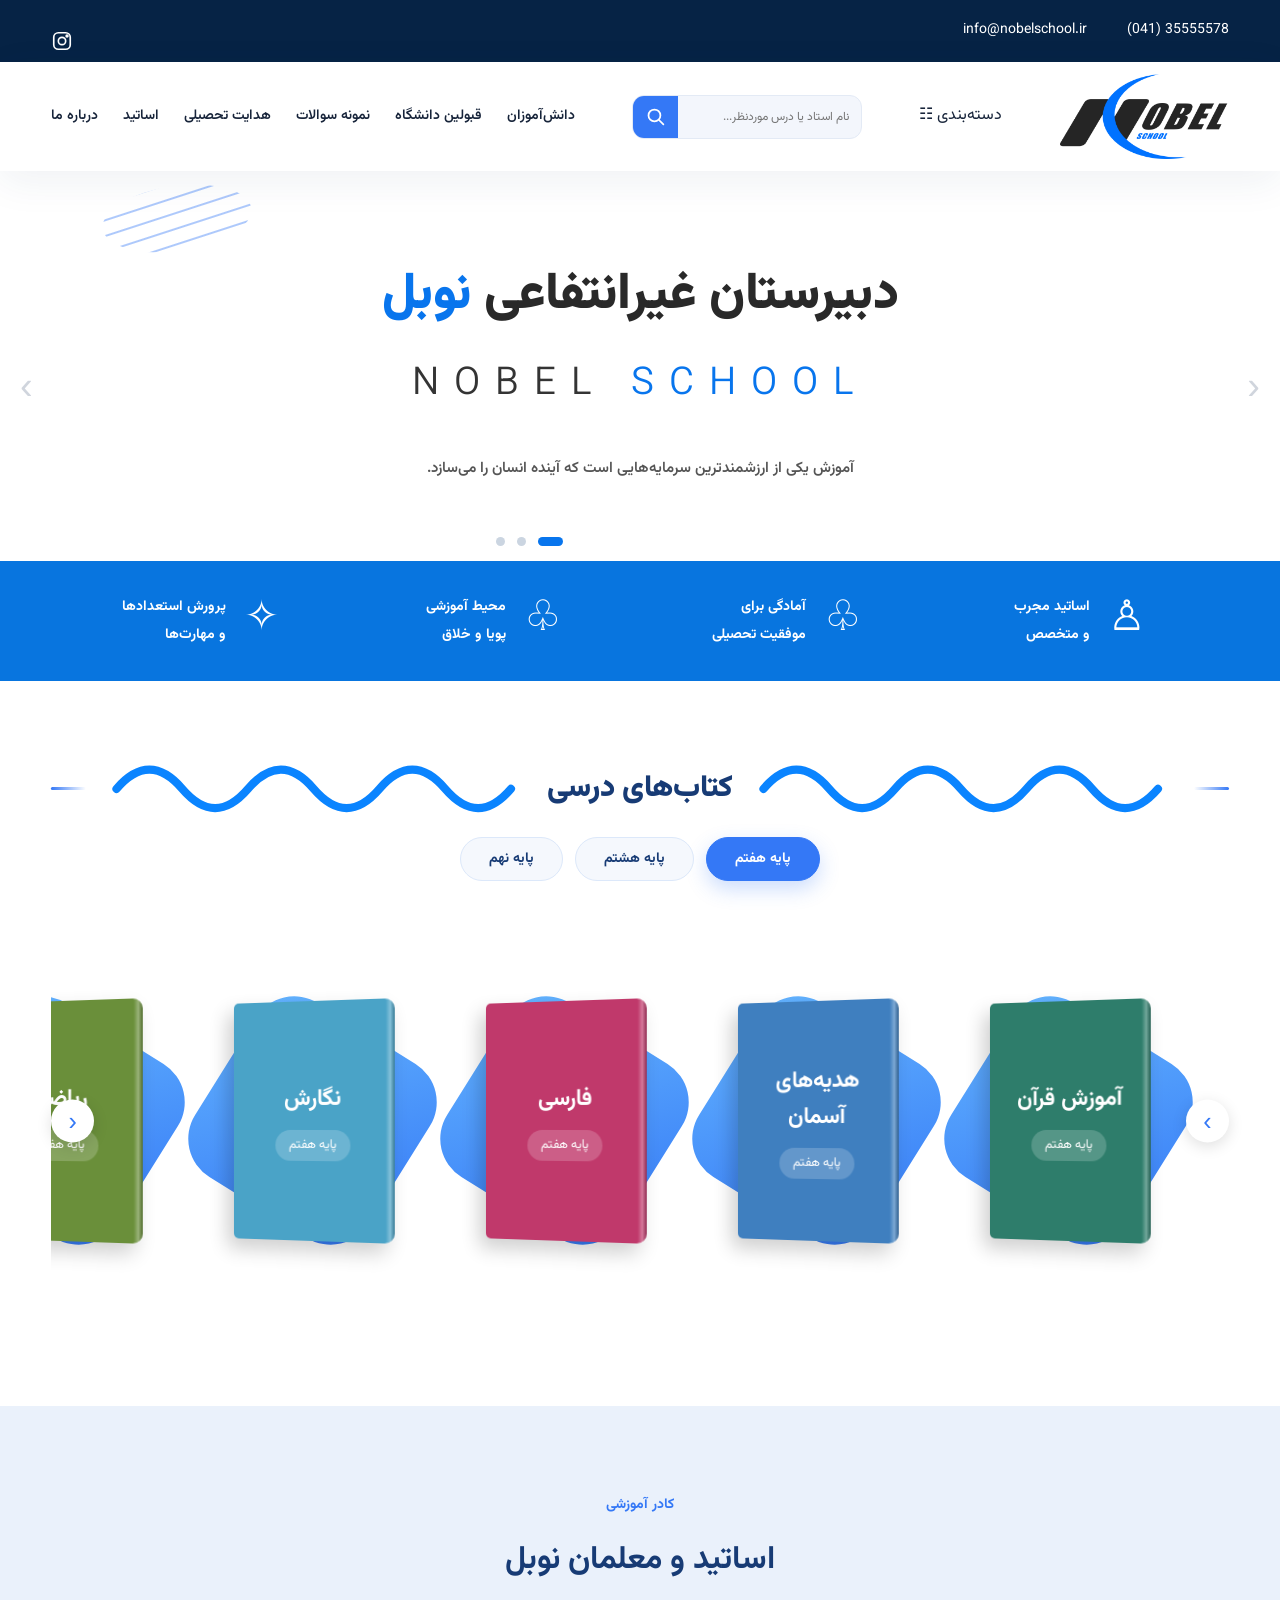
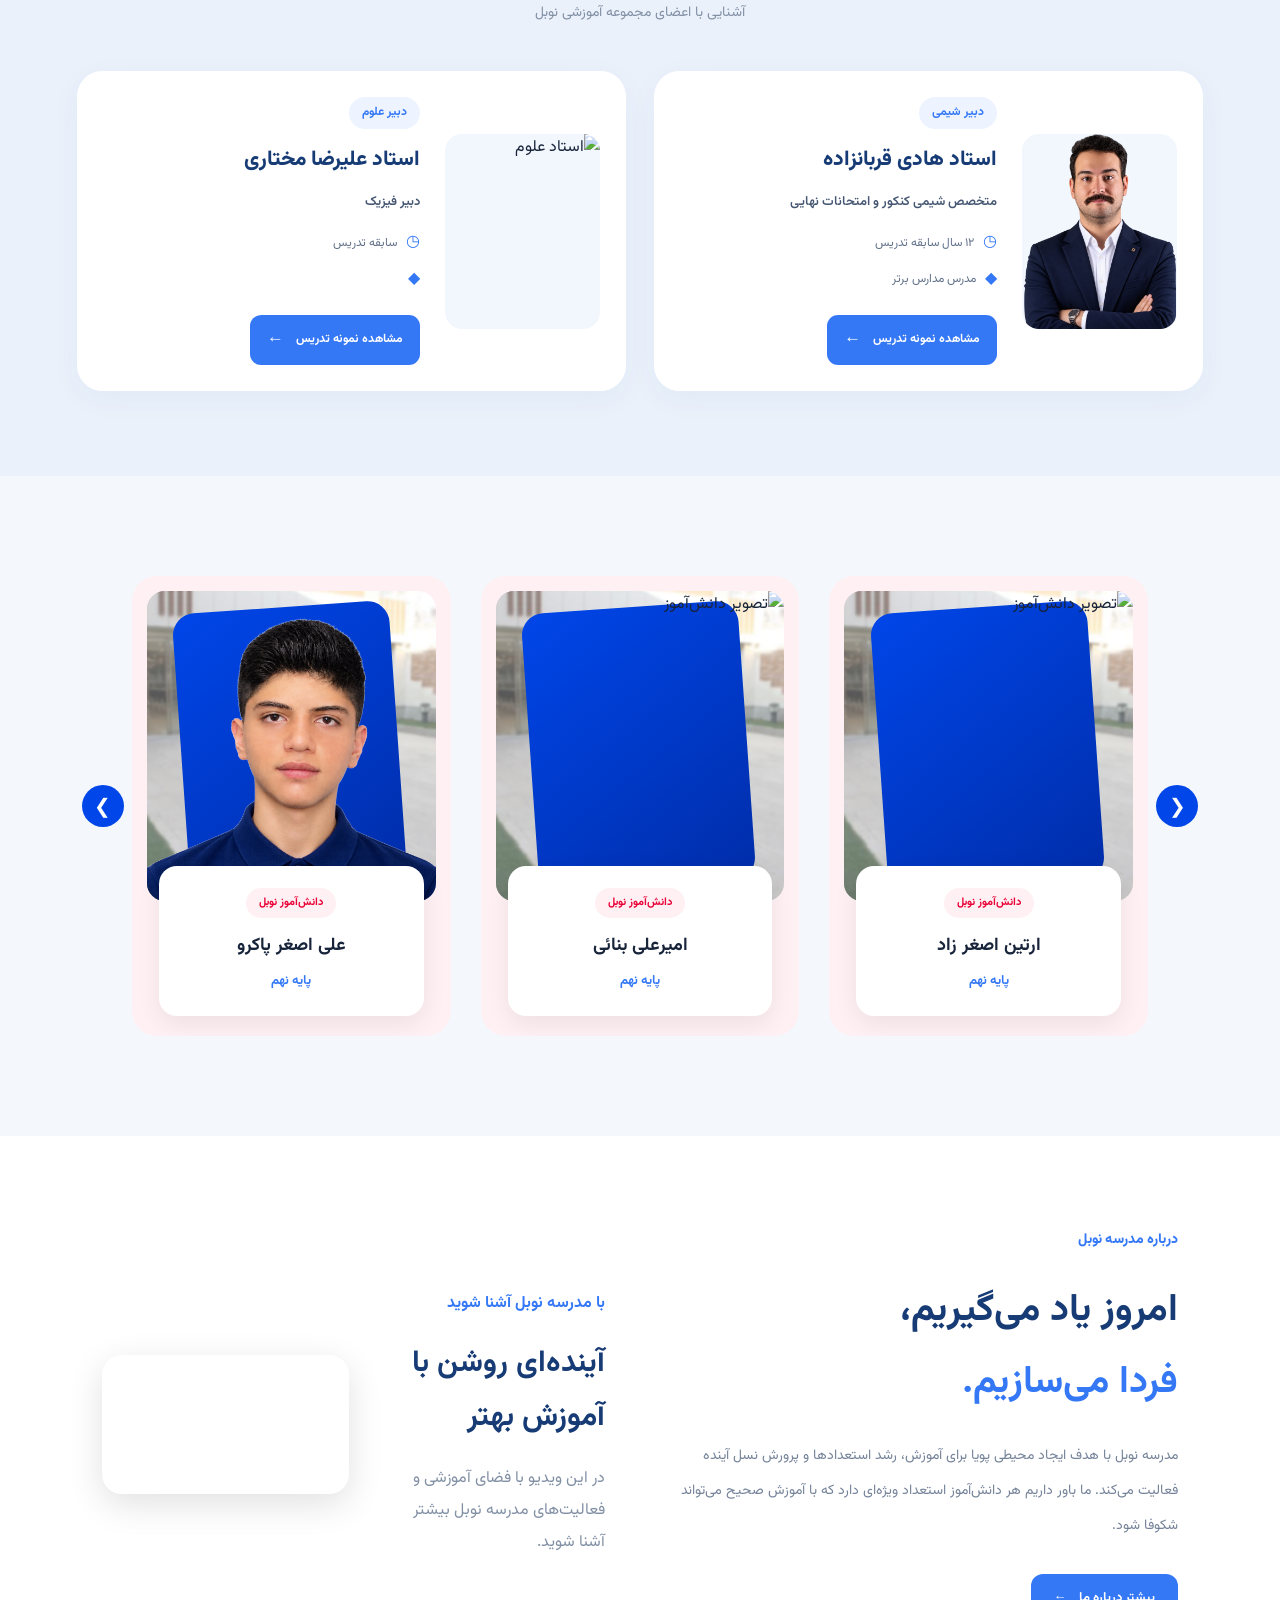
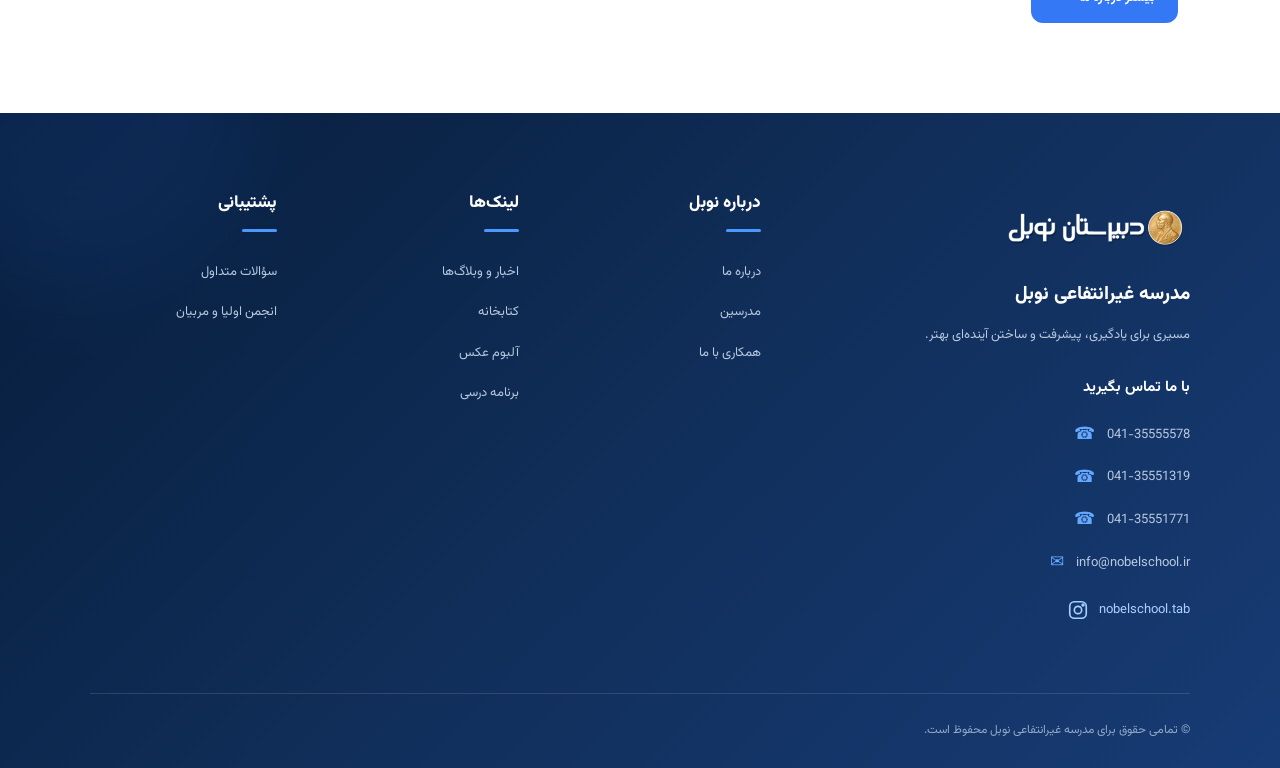
==== commit 77a77d43: "Add files via upload" ====
--- a/index.html
+++ b/index.html
@@ -5,6 +5,7 @@
     <meta name="viewport" content="width=device-width, initial-scale=1.0">
     <title>مدرسه غیر انتفاعی نوبل - دور اول و دوم متوسطه تبریز</title>
     <link rel="stylesheet" href="style.css">
+    <link rel="icon" href="mobo-logo-5-296x150.png">
 </head>
 <body>
     <header>
@@ -19,9 +20,18 @@
             </div>
 
             <div class="social-links">
-                <a href="#" target="" aria-label="Instagram">
-                    ◎
-                </a>
+<a class="footer-instagram"
+   href="https://www.instagram.com/nobelschool.tab/"
+   target="_blank"
+   rel="noopener noreferrer">
+
+    <svg viewBox="0 0 24 24" aria-hidden="true">
+        <rect x="3" y="3" width="18" height="18" rx="5"/>
+        <circle cx="12" cy="12" r="4"/>
+        <circle cx="17.5" cy="6.5" r="1"/>
+    </svg>
+
+</a>
             </div>
 
         </div>
@@ -30,7 +40,6 @@
 
             <div class="logo">
                 <img src="lg.png" alt="LOGO">
-                <small>مدرسه غیرانتفاعی نوبل</small>
             </div>
 
             <div class="category">
@@ -38,23 +47,148 @@
                 <span class="menu-icon">☷</span>
             </div>
 
-            <div class="search-box">
-                <input type="text" placeholder="جستجو...">
-                <button>⌕</button>
-            </div>
+<div class="search-box">
+    <input
+        type="search"
+        id="siteSearch"
+        placeholder="نام استاد یا درس موردنظر..."
+        aria-label="جستجو در اساتید"
+    >
+
+    <button type="button" id="searchButton" aria-label="جستجو">
+        <svg viewBox="0 0 24 24" aria-hidden="true">
+            <circle cx="10.8" cy="10.8" r="6.8"></circle>
+            <path d="m16 16 5 5"></path>
+        </svg>
+    </button>
+</div>
 
             <ul class="nav-links">
-                <li><a href="#">دانش‌آموزان</a></li>
+                <li><a href="#students">دانش‌آموزان</a></li>
                 <li><a href="#">قبولین دانشگاه</a></li>
                 <li><a href="#">نمونه سوالات</a></li>
                 <li><a href="#">هدایت تحصیلی</a></li>
-                <li><a href="#">اساتید</a></li>
+                <li><a href="#teachers">اساتید</a></li>
                 <li><a href="#">درباره ما</a></li>
             </ul>
 
         </nav>
 
     </header>
+
+    <!-- ================= HERO SECTION ================= -->
+
+<!-- HOME HERO SLIDER -->
+
+<section class="nobel-hero">
+
+    <div class="hero-slider">
+
+        <div class="hero-slide active">
+
+            <span class="hero-wave"></span>
+
+            <div class="hero-title">
+                <h1>
+                    دبیرستان غیرانتفاعی
+                    <span>نوبل</span>
+                </h1>
+
+                <div class="hero-english">
+                    NOBEL <span>SCHOOL</span>
+                </div>
+            </div>
+
+            <p class="hero-description">
+                آموزش یکی از ارزشمندترین سرمایه‌هایی است
+                که آینده انسان را می‌سازد.
+            </p>
+
+        </div>
+
+
+        <div class="hero-slide">
+
+            <span class="hero-wave"></span>
+
+            <div class="hero-title">
+                <h1>
+                    آینده‌ای روشن با
+                    <span>آموزشی متفاوت</span>
+                </h1>
+
+                <div class="hero-english">
+                    LEARN <span>AND GROW</span>
+                </div>
+            </div>
+
+            <p class="hero-description">
+                در مسیر یادگیری، کشف استعدادها و رسیدن به موفقیت
+                همراه شما هستیم.
+            </p>
+
+        </div>
+
+
+        <div class="hero-slide">
+
+            <span class="hero-wave"></span>
+
+            <div class="hero-title">
+                <h1>
+                    موفقیت از
+                    <span>نوبل</span> آغاز می‌شود
+                </h1>
+
+                <div class="hero-english">
+                    YOUR <span>FUTURE</span>
+                </div>
+            </div>
+
+            <p class="hero-description">
+                جایی برای پرورش استعدادها و ساختن آینده‌ای بهتر.
+            </p>
+
+        </div>
+
+
+        <button class="hero-arrow prev" id="heroPrev">‹</button>
+        <button class="hero-arrow next" id="heroNext">›</button>
+
+        <div class="hero-dots">
+            <button class="active" data-slide="0"></button>
+            <button data-slide="1"></button>
+            <button data-slide="2"></button>
+        </div>
+
+    </div>
+
+
+    <div class="hero-benefits">
+
+        <div class="benefit-item">
+            <span>♙</span>
+            <p>اساتید مجرب<br>و متخصص</p>
+        </div>
+
+        <div class="benefit-item">
+            <span>♧</span>
+            <p>آمادگی برای<br>موفقیت تحصیلی</p>
+        </div>
+
+        <div class="benefit-item">
+            <span>♧</span>
+            <p>محیط آموزشی<br>پویا و خلاق</p>
+        </div>
+
+        <div class="benefit-item">
+            <span>✧</span>
+            <p>پرورش استعدادها<br>و مهارت‌ها</p>
+        </div>
+
+    </div>
+
+</section>
 
 
 <section class="books-section" id="books">
@@ -85,6 +219,7 @@
 
 
 <!-- Teachers Section -->
+<!-- Teachers Section -->
 <section class="section teachers-section" id="teachers">
 
     <div class="section-heading">
@@ -93,29 +228,96 @@
         <p>آشنایی با اعضای مجموعه آموزشی نوبل</p>
     </div>
 
-    <div class="teachers-grid">
-
-        <div class="teacher-card">
-            <img src="teacher1.jpg" alt="معلم اول">
+    <div class="teacher-search-result" id="teacherSearchResult"
+         aria-live="polite"></div>
+
+    <div class="teachers-grid" id="teachersGrid">
+
+        <!-- Teacher 1 -->
+        <article class="teacher-card">
+
+            <div class="teacher-image">
+                <img src="ostad-sh.png" alt="استاد هادی قربانزاده">
+            </div>
 
             <div class="teacher-info">
-                <span>دبیر ریاضی</span>
-                <h3>نام معلم</h3>
-                <a href="#">مشاهده نمونه تدریس</a>
-            </div>
-        </div>
-
-        <div class="teacher-card">
-            <img src="teacher2.jpg" alt="معلم دوم">
+
+                <span class="teacher-subject">دبیر شیمی</span>
+
+                <h3>استاد هادی قربانزاده</h3>
+
+                <p class="teacher-description">
+                    متخصص شیمی کنکور و امتحانات نهایی
+                </p>
+
+                <div class="teacher-details">
+                    <div>
+                        <span class="detail-icon">◷</span>
+                        <span>۱۲ سال سابقه تدریس</span>
+                    </div>
+
+                    <div>
+                        <span class="detail-icon">◆</span>
+                        <span>مدرس مدارس برتر</span>
+                    </div>
+                </div>
+
+                <a href="#teachers" class="teacher-button">
+                    مشاهده نمونه تدریس
+                    <span>←</span>
+                </a>
+
+            </div>
+
+        </article>
+
+
+        <!-- Teacher 2 -->
+        <article class="teacher-card">
+
+            <div class="teacher-image">
+                <img src="teacher2.jpg" alt="استاد علوم">
+            </div>
 
             <div class="teacher-info">
-                <span>دبیر علوم</span>
-                <h3>نام معلم</h3>
-                <a href="#">مشاهده نمونه تدریس</a>
-            </div>
-        </div>
-
-    </div>
+
+                <span class="teacher-subject">دبیر علوم</span>
+
+                <h3>استاد علیرضا مختاری </h3>
+
+                <p class="teacher-description">
+                    دبیر فیزیک
+                </p>
+
+                <div class="teacher-details">
+
+                    <div>
+                        <span class="detail-icon">◷</span>
+                        <span>سابقه تدریس</span>
+                    </div>
+
+                    <div>
+                        <span class="detail-icon">◆</span>
+                        <span></span>
+                    </div>
+
+                </div>
+
+                <a href="#teachers" class="teacher-button">
+                    مشاهده نمونه تدریس
+                    <span>←</span>
+                </a>
+
+            </div>
+
+        </article>
+
+    </div>
+
+    <div class="no-teacher-result" id="noTeacherResult">
+        استادی با این مشخصات پیدا نشد!
+    </div>
+
 </section>
 
 
@@ -141,68 +343,186 @@
 
 </section>
 
-
 <!-- About Section -->
+
 <section class="about-section" id="about">
 
-    <div class="about-content">
-        <span>درباره مدرسه نوبل</span>
-
-        <h2>
-            امروز یاد می‌گیریم،
-            <br>
-            فردا می‌سازیم.
-        </h2>
-
-        <p>
-            مدرسه نوبل با هدف ایجاد محیطی پویا برای آموزش،
-            رشد استعدادها و پرورش نسل آینده فعالیت می‌کند.
-            ما به اهمیت یادگیری، خلاقیت و پیشرفت باور داریم.
-        </p>
-
-        <a href="about.html">بیشتر درباره ما ←</a>
-    </div>
-
-    <div class="about-decoration">
-        NOBEL
+    <div class="about-container">
+
+        <div class="about-content">
+
+            <span class="about-label">درباره مدرسه نوبل</span>
+
+            <h2>
+                امروز یاد می‌گیریم،
+                <br>
+                <strong>فردا می‌سازیم.</strong>
+            </h2>
+
+            <p>
+                مدرسه نوبل با هدف ایجاد محیطی پویا برای آموزش،
+                رشد استعدادها و پرورش نسل آینده فعالیت می‌کند.
+                ما باور داریم هر دانش‌آموز استعداد ویژه‌ای دارد
+                که با آموزش صحیح می‌تواند شکوفا شود.
+            </p>
+
+            <a href="about.html" class="about-btn">
+                بیشتر درباره ما
+                <span>←</span>
+            </a>
+
+        </div>
+
+
+    <div class="school-video-container">
+
+        <div class="school-video-text">
+            <span>با مدرسه نوبل آشنا شوید</span>
+            <h2>آینده‌ای روشن با آموزش بهتر</h2>
+            <p>
+                در این ویدیو با فضای آموزشی و فعالیت‌های
+                مدرسه نوبل بیشتر آشنا شوید.
+            </p>
+        </div>
+
+        <div class="school-video">
+            <iframe
+                src="https://www.aparat.com/video/video/embed/videohash/v71s4ni/vt/frame"
+                allowFullScreen="true"
+                webkitallowfullscreen="true"
+                mozallowfullscreen="true">
+            </iframe>
+        </div>
+
+    </div>
+
     </div>
 
 </section>
 
 
 <!-- Footer -->
+<!-- ================= FOOTER ================= -->
+
 <footer class="footer">
 
     <div class="footer-main">
 
+        <!-- Brand & Contact -->
         <div class="footer-brand">
-            <h2>NOBEL<span>.</span></h2>
-            <p>مدرسه غیرانتفاعی نوبل</p>
+
+            <div class="footer-logo">
+                <img src="header_logo-header-360x106-1.png" alt="لوگوی مدرسه نوبل">
+            </div>
+
+            <p class="footer-brand-title">
+                مدرسه غیرانتفاعی نوبل
+            </p>
+
             <p class="footer-description">
                 مسیری برای یادگیری، پیشرفت و ساختن آینده‌ای بهتر.
             </p>
-        </div>
-
-        <div class="footer-links">
-            <h3>دسترسی سریع</h3>
-            <a href="#home">صفحه اصلی</a>
-            <a href="#books">کتاب‌های درسی</a>
-            <a href="#teachers">اساتید</a>
-            <a href="#students">دانش‌آموزان</a>
-        </div>
-
-        <div class="footer-contact">
-            <h3>ارتباط با ما</h3>
-            <p>تلفن: شماره مدرسه</p>
-            <p>ایمیل: ایمیل مدرسه</p>
-            <p>آدرس: آدرس مدرسه</p>
-        </div>
-
-    </div>
+
+            <div class="footer-contact">
+
+                <h3>با ما تماس بگیرید</h3>
+
+                <a href="tel:04135555578">
+                    <span>☎</span>
+                    041-35555578
+                </a>
+
+                <a href="tel:04135551319">
+                    <span>☎</span>
+                    041-35551319
+                </a>
+
+                <a href="tel:04135551771">
+                    <span>☎</span>
+                    041-35551771
+                </a>
+
+                <a href="mailto:info@nobelschool.ir">
+                    <span>✉</span>
+                    info@nobelschool.ir
+                </a>
+
+            </div>
+
+            <a class="footer-instagram"
+            href="https://www.instagram.com/nobelschool.tab/"
+            target="_blank"
+            rel="noopener noreferrer">
+
+                <svg viewBox="0 0 24 24" aria-hidden="true">
+                    <rect x="3" y="3" width="18" height="18" rx="5"/>
+                    <circle cx="12" cy="12" r="4"/>
+                    <circle cx="17.5" cy="6.5" r="1"/>
+                </svg>
+
+                nobelschool.tab
+
+            </a>
+
+        </div>
+
+
+        <!-- About -->
+        <div class="footer-column">
+
+            <h3>درباره نوبل</h3>
+
+            <a href="about.html">درباره ما</a>
+
+            <a href="#teachers">مدرسین</a>
+
+            <a href="cooperation.html">همکاری با ما</a>
+
+        </div>
+
+
+        <!-- Links -->
+        <div class="footer-column">
+
+            <h3>لینک‌ها</h3>
+
+            <a href="news.html">اخبار و وبلاگ‌ها</a>
+
+            <a href="library.html">کتابخانه</a>
+
+            <a href="gallery.html">آلبوم عکس</a>
+
+            <a href="pro.html">برنامه درسی</a>
+
+        </div>
+
+
+        <!-- Support -->
+        <div class="footer-column">
+
+            <h3>پشتیبانی</h3>
+
+            <a href="faq.html">سؤالات متداول</a>
+
+            <a href="parents.html">انجمن اولیا و مربیان</a>
+
+        </div>
+
+    </div>
+
+
+    <!-- Footer Bottom -->
 
     <div class="footer-bottom">
-        <p>© تمامی حقوق برای مدرسه نوبل محفوظ است.</p>
-        <span>Designed for Nobel School</span>
+
+        <p>
+            © تمامی حقوق برای مدرسه غیرانتفاعی نوبل محفوظ است.
+        </p>
+
+        <span>
+            
+        </span>
+
     </div>
 
 </footer>
--- a/style.css
+++ b/style.css
@@ -512,61 +512,305 @@
     outline-offset: 3px;
 }
 
-/* ================================
-   TEACHERS
-================================ */
+/* =================================
+   NAVBAR SEARCH
+================================= */
+
+.search-box {
+    display: flex;
+    align-items: center;
+    width: 230px;
+    height: 44px;
+    background: #f3f6fc;
+    border: 1px solid #e3eaf5;
+    border-radius: 12px;
+    overflow: hidden;
+    transition: .3s;
+}
+
+.search-box:focus-within {
+    border-color: var(--secondary);
+    box-shadow: 0 0 0 4px #3478f615;
+}
+
+.search-box input {
+    width: 100%;
+    min-width: 0;
+    height: 100%;
+    border: none;
+    outline: none;
+    box-shadow: none;
+    background: transparent;
+    padding: 0 12px;
+    font-family: inherit;
+    font-size: 12px;
+}
+
+.search-box input:focus {
+    box-shadow: none;
+    border: none;
+}
+
+.search-box button {
+    flex-shrink: 0;
+    width: 45px;
+    height: 100%;
+    border: none;
+    background: var(--secondary);
+    color: white;
+    cursor: pointer;
+    display: grid;
+    place-items: center;
+    transition: .3s;
+}
+
+.search-box button:hover {
+    background: var(--primary);
+}
+
+.search-box svg {
+    width: 21px;
+    height: 21px;
+    fill: none;
+    stroke: currentColor;
+    stroke-width: 2;
+    stroke-linecap: round;
+}
+
+
+/* =================================
+   TEACHERS SECTION
+================================= */
 
 .teachers-section {
     background: #eaf1fb;
+    padding: 85px 6%;
 }
 
 .teachers-grid {
     display: grid;
-    grid-template-columns: repeat(2,1fr);
+    grid-template-columns: repeat(2, minmax(0, 1fr));
+    gap: 28px;
+    max-width: 1450px;
+    margin: auto;
+}
+
+
+/* Teacher Card */
+
+.teacher-card {
+    display: flex;
+    align-items: center;
     gap: 25px;
-}
-
-.teacher-card {
-    display: flex;
-    align-items: center;
-    gap: 25px;
-
-    background: white;
-    padding: 22px;
-    border-radius: 22px;
-
-    transition: .3s;
+
+    min-height: 290px;
+    padding: 25px;
+
+    background: #fff;
+    border: 1px solid #ffffff;
+    border-radius: 25px;
+
+    box-shadow: 0 8px 30px rgba(26, 58, 105, .045);
+
+    transition: transform .3s ease, box-shadow .3s ease;
 }
 
 .teacher-card:hover {
-    transform: translateY(-7px);
-    box-shadow: var(--shadow);
-}
-
-.teacher-card img {
-    width: 125px;
-    height: 140px;
-    object-fit: cover;
-    border-radius: 16px;
-}
-
-.teacher-info span {
+    transform: translateY(-6px);
+    box-shadow: 0 15px 35px rgba(26, 58, 105, .12);
+}
+
+
+/* Teacher Image */
+
+.teacher-image {
+    flex: 0 0 155px;
+    height: 195px;
+
+    display: flex;
+    align-items: center;
+    justify-content: center;
+
+    overflow: hidden;
+    border-radius: 17px;
+
+    background: #f2f6fd;
+}
+
+.teacher-image img {
+    width: 100%;
+    height: 100%;
+    object-fit: contain;
+    object-position: center bottom;
+    transition: transform .4s ease;
+}
+
+.teacher-card:hover .teacher-image img {
+    transform: scale(1.04);
+}
+
+
+/* Teacher Information */
+
+.teacher-info {
+    flex: 1;
+    min-width: 0;
+}
+
+.teacher-subject {
+    display: inline-block;
+
     color: var(--secondary);
+    background: #edf4ff;
+
+    padding: 5px 13px;
+    border-radius: 30px;
+
     font-size: 12px;
+    font-weight: 700;
 }
 
 .teacher-info h3 {
     color: var(--primary);
-    margin: 10px 0 18px;
-}
-
-.teacher-info a {
+    font-size: 21px;
+    font-weight: 800;
+    margin: 12px 0;
+}
+
+.teacher-description {
+    color: #465773;
+    font-size: 13px;
+    font-weight: 600;
+    margin-bottom: 15px;
+}
+
+.teacher-details {
+    display: flex;
+    flex-direction: column;
+    gap: 8px;
+    margin-bottom: 20px;
+}
+
+.teacher-details div {
+    display: flex;
+    align-items: center;
+    gap: 9px;
+
+    color: #62718a;
+    font-size: 12px;
+}
+
+.detail-icon {
+    color: var(--secondary);
+    font-size: 16px;
+}
+
+
+/* Teacher Button */
+
+.teacher-button {
+    display: inline-flex;
+    align-items: center;
+    justify-content: center;
+    gap: 12px;
+
+    padding: 10px 17px;
+
+    background: var(--secondary);
+    color: white;
+
+    border-radius: 11px;
     text-decoration: none;
-    color: var(--secondary);
+
+    font-family: inherit;
+    font-size: 12px;
+    font-weight: 700;
+
+    transition: .3s;
+}
+
+.teacher-button:hover {
+    background: var(--primary);
+    transform: translateY(-2px);
+}
+
+.teacher-button span {
+    font-size: 17px;
+}
+
+
+/* Search Result */
+
+.teacher-search-result {
+    text-align: center;
+    color: var(--muted);
     font-size: 13px;
-    font-weight: 700;
-}
-
+    margin-bottom: 15px;
+    min-height: 0;
+}
+
+.no-teacher-result {
+    display: none;
+    text-align: center;
+    padding: 35px 15px;
+    color: #78869b;
+    font-size: 15px;
+}
+
+
+/* =================================
+   TEACHERS RESPONSIVE
+================================= */
+
+@media(max-width: 1100px) {
+
+    .teachers-grid {
+        grid-template-columns: 1fr;
+        max-width: 750px;
+    }
+
+}
+
+@media(max-width: 600px) {
+
+    .teachers-section {
+        padding: 55px 5%;
+    }
+
+    .teacher-card {
+        flex-direction: column;
+        text-align: center;
+        padding: 22px 17px;
+        gap: 17px;
+    }
+
+    .teacher-image {
+        flex-basis: auto;
+        width: 160px;
+        height: 180px;
+    }
+
+    .teacher-info {
+        width: 100%;
+    }
+
+    .teacher-details {
+        align-items: center;
+    }
+
+    .teacher-details div {
+        justify-content: center;
+    }
+
+    .teacher-info h3 {
+        font-size: 19px;
+    }
+
+    .search-box {
+        width: min(100%, 320px);
+    }
+
+}
 /* ================================
    STUDENTS
 ================================ */
@@ -751,139 +995,492 @@
 /* ================================
    ABOUT
 ================================ */
+/* =========================
+   ABOUT SECTION
+========================= */
 
 .about-section {
+    background: #fff;
+    padding: 90px 8%;
+}
+
+.about-container {
+    max-width: 1300px;
+    margin: auto;
+
+    display: grid;
+    grid-template-columns: 1fr 1fr;
+
+    align-items: center;
+    gap: 70px;
+}
+
+.about-content {
+    max-width: 550px;
+}
+
+.about-label {
+    color: #3478f6;
+    font-size: 14px;
+    font-weight: 800;
+}
+
+.about-content h2 {
+    color: #173b75;
+    font-size: 38px;
+    line-height: 1.9;
+    margin: 20px 0;
+}
+
+.about-content h2 strong {
+    color: #3478f6;
+}
+
+.about-content p {
+    color: #75839a;
+    font-size: 14px;
+    line-height: 2.5;
+    margin-bottom: 30px;
+}
+
+.about-btn {
+    display: inline-flex;
+    align-items: center;
+    gap: 12px;
+
+    padding: 13px 23px;
+
+    background: #3478f6;
+    color: white;
+
+    border-radius: 12px;
+    text-decoration: none;
+    font-size: 13px;
+    font-weight: 700;
+
+    transition: .3s;
+}
+
+.about-btn:hover {
+    background: #173b75;
+    transform: translateY(-3px);
+}
+
+
+/* Image */
+
+.about-image {
     position: relative;
-    overflow: hidden;
-
-    background: linear-gradient(120deg,#102d5c,#245bb0);
-    color: white;
-
-    padding: 90px 10%;
-}
-
-.about-content {
-    max-width: 650px;
-    position: relative;
-    z-index: 2;
-}
-
-.about-content > span {
-    color: #a9d3ff;
+    height: 380px;
+}
+
+.about-image > img {
+    width: 100%;
+    height: 100%;
+
+    object-fit: cover;
+
+    border-radius: 25px;
+    box-shadow: 0 15px 40px #173b7518;
+}
+
+.about-image-caption {
+    position: absolute;
+    bottom: 20px;
+    right: 20px;
+    left: 20px;
+
+    display: flex;
+    align-items: center;
+    gap: 12px;
+
+    padding: 15px;
+
+    background: #ffffffed;
+    border-radius: 15px;
+}
+
+.about-image-caption > span {
+    color: #3478f6;
+    font-size: 30px;
+}
+
+.about-image-caption div {
+    display: flex;
+    flex-direction: column;
+}
+
+.about-image-caption strong {
+    color: #173b75;
     font-size: 14px;
-    font-weight: 700;
-}
-
-.about-content h2 {
-    font-size: 38px;
-    line-height: 1.8;
-    margin: 15px 0;
-}
-
-.about-content p {
-    color: #d4e4fa;
-    line-height: 2.3;
-    margin-bottom: 25px;
-}
-
-.about-content a {
-    display: inline-block;
-    background: white;
-    color: var(--primary);
-
-    padding: 13px 24px;
-    border-radius: 12px;
-
-    text-decoration: none;
-    font-weight: 700;
-    transition: .3s;
-}
-
-.about-content a:hover {
-    background: #dceaff;
-}
-
-.about-decoration {
-    position: absolute;
-    left: 5%;
-    top: 50%;
-    transform: translateY(-50%);
-    font-size: 110px;
-    font-weight: 800;
-    color: #ffffff0b;
+}
+
+.about-image-caption small {
+    color: #8290a5;
+    font-size: 11px;
+}
+
+
+/* Responsive */
+
+@media(max-width: 800px) {
+
+    .about-container {
+        grid-template-columns: 1fr;
+        gap: 35px;
+    }
+
+    .about-content {
+        max-width: 100%;
+        text-align: center;
+    }
+
+    .about-content h2 {
+        font-size: 30px;
+    }
+
+    .about-image {
+        height: 300px;
+    }
+
+}
+
+@media(max-width: 500px) {
+
+    .about-section {
+        padding: 60px 5%;
+    }
+
+    .about-image {
+        height: 250px;
+    }
+
 }
 
 /* ================================
    FOOTER
 ================================ */
+/* =================================
+   NOBEL FOOTER
+================================= */
 
 .footer {
-    background: #101d33;
-    color: white;
-    padding: 65px 8% 20px;
-}
+    position: relative;
+    overflow: hidden;
+
+    background: linear-gradient(
+        135deg,
+        #071d3b,
+        #102e59,
+        #173b75
+    );
+
+    color: #fff;
+
+    padding: 75px 7% 0;
+}
+
+/* Decorative Background */
+
+.footer::before {
+    content: "";
+
+    position: absolute;
+    width: 350px;
+    height: 350px;
+
+    top: -180px;
+    left: -100px;
+
+    background: #3478f6;
+    opacity: .10;
+
+    border-radius: 50%;
+    filter: blur(50px);
+    pointer-events: none;
+}
+
+
+/* Main Footer */
 
 .footer-main {
+    position: relative;
+    z-index: 1;
+
     display: grid;
-    grid-template-columns: 2fr 1fr 1fr;
-    gap: 50px;
-    padding-bottom: 45px;
-}
-
-.footer-brand h2 {
-    font-size: 35px;
-    letter-spacing: 3px;
-}
-
-.footer-brand h2 span {
-    color: var(--secondary);
-}
-
-.footer-brand > p,
-.footer-links a,
-.footer-contact p {
-    color: #a9bad1;
+
+    grid-template-columns: 2fr 1fr 1fr 1fr;
+
+    gap: 55px;
+
+    max-width: 1450px;
+    margin: auto;
+
+    padding-bottom: 60px;
+}
+
+
+/* Brand */
+
+.footer-brand {
+    max-width: 350px;
+}
+
+
+/* Logo */
+
+.footer-logo {
+    display: flex;
+    align-items: center;
+
+    width: 190px;
+    height: 75px;
+
+    margin-bottom: 15px;
+}
+
+.footer-logo img {
+    max-width: 100%;
+    max-height: 100%;
+
+    object-fit: contain;
+}
+
+
+/* Brand Text */
+
+.footer-brand-title {
+    font-size: 19px;
+    font-weight: 800;
+
+    color: #fff;
+
+    margin-bottom: 8px;
 }
 
 .footer-description {
-    max-width: 300px;
-    line-height: 2;
+    color: #b7c8df;
+
     font-size: 13px;
-}
-
-.footer-links h3,
+    line-height: 2.2;
+
+    margin-bottom: 25px;
+}
+
+
+/* Contact */
+
+.footer-contact {
+    display: flex;
+    flex-direction: column;
+    gap: 12px;
+}
+
 .footer-contact h3 {
-    margin-bottom: 20px;
-    font-size: 16px;
-}
-
-.footer-links a {
-    display: block;
+    font-size: 15px;
+    margin-bottom: 7px;
+    color: #fff;
+}
+
+.footer-contact a {
+    display: flex;
+    align-items: center;
+    gap: 12px;
+
+    color: #b7c8df;
+
     text-decoration: none;
-    margin: 12px 0;
     font-size: 13px;
+
+    direction: ltr;
+    justify-content: flex-end;
+
     transition: .3s;
 }
 
-.footer-links a:hover {
-    color: white;
-    padding-right: 5px;
-}
-
-.footer-contact p {
+.footer-contact a span {
+    color: #65a8ff;
+    font-size: 17px;
+}
+
+.footer-contact a:hover {
+    color: #fff;
+}
+
+
+/* Instagram */
+
+.footer-instagram {
+    display: inline-flex;
+    align-items: center;
+    gap: 10px;
+
+    margin-top: 20px;
+
+    color: #a9cfff;
+    text-decoration: none;
+
     font-size: 13px;
-    margin: 13px 0;
-}
+    direction: ltr;
+
+    transition: .3s;
+}
+
+.footer-instagram span {
+    font-size: 21px;
+}
+
+.footer-instagram:hover {
+    color: #fff;
+}
+
+
+/* Footer Columns */
+
+.footer-column {
+    display: flex;
+    flex-direction: column;
+    align-items: flex-start;
+
+    gap: 17px;
+}
+
+.footer-column h3 {
+    position: relative;
+
+    font-size: 17px;
+    font-weight: 800;
+
+    color: #fff;
+
+    margin-bottom: 12px;
+    padding-bottom: 13px;
+}
+
+.footer-column h3::after {
+    content: "";
+
+    position: absolute;
+    right: 0;
+    bottom: 0;
+
+    width: 35px;
+    height: 3px;
+
+    border-radius: 10px;
+
+    background: #4b98ff;
+}
+
+.footer-column a {
+    color: #b7c8df;
+
+    font-size: 13px;
+    text-decoration: none;
+
+    transition: .3s;
+}
+
+.footer-column a:hover {
+    color: #fff;
+    transform: translateX(-5px);
+}
+
+
+/* Bottom */
 
 .footer-bottom {
-    border-top: 1px solid #ffffff18;
-    padding-top: 22px;
-
-    display: flex;
+    position: relative;
+    z-index: 1;
+
+    max-width: 1450px;
+    margin: auto;
+
+    min-height: 75px;
+
+    border-top: 1px solid #ffffff20;
+
+    display: flex;
+    align-items: center;
     justify-content: space-between;
 
-    color: #8294ad;
+    gap: 20px;
+
+    color: #91a9c8;
     font-size: 12px;
+}
+
+.footer-bottom span {
+    direction: ltr;
+}
+
+
+/* =================================
+   FOOTER RESPONSIVE
+================================= */
+
+@media(max-width: 1000px) {
+
+    .footer-main {
+        grid-template-columns: 2fr 1fr 1fr;
+        gap: 40px;
+    }
+
+    .footer-brand {
+        grid-column: 1 / -1;
+        max-width: 100%;
+    }
+
+}
+
+@media(max-width: 650px) {
+
+    .footer {
+        padding: 55px 7% 0;
+    }
+
+    .footer-main {
+        grid-template-columns: 1fr 1fr;
+        gap: 40px 25px;
+    }
+
+    .footer-brand {
+        grid-column: 1 / -1;
+    }
+
+    .footer-bottom {
+        flex-direction: column;
+        justify-content: center;
+        text-align: center;
+
+        padding: 20px 0;
+    }
+
+}
+
+@media(max-width: 380px) {
+
+    .footer-main {
+        grid-template-columns: 1fr;
+    }
+
+    .footer-brand {
+        grid-column: auto;
+    }
+
+}
+
+.footer-instagram svg {
+    width: 22px;
+    height: 22px;
+    fill: none;
+    stroke: currentColor;
+    stroke-width: 1.8;
+    stroke-linecap: round;
+}
+
+.footer-instagram:hover {
+    color: #E1306C;
 }
 
 /* ================================
@@ -1045,3 +1642,367 @@
     }
 }
 
+
+/* =========================
+   NOBEL HERO
+========================= */
+
+.nobel-hero {
+    width: 100%;
+    background: white;
+}
+
+/* Slider */
+
+/* Slider */
+
+.hero-slider {
+    height: 390px;
+    position: relative;
+    overflow: hidden;
+    background: #fff;
+}
+
+.hero-slide {
+    position: absolute;
+    inset: 0;
+
+    display: flex;
+    flex-direction: column;
+    align-items: center;
+    justify-content: center;
+
+    opacity: 0;
+    visibility: hidden;
+    pointer-events: none;
+
+    transform: translateY(15px);
+
+    transition:
+        opacity 1.2s ease-in-out,
+        transform 1.2s ease-in-out,
+        visibility 1.2s;
+}
+
+.hero-slide.active {
+    opacity: 1;
+    visibility: visible;
+    pointer-events: auto;
+
+    transform: translateY(0);
+}
+
+/* Wave Decoration */
+
+.hero-wave {
+    position: absolute;
+    top: 15px;
+    left: 8%;
+
+    width: 150px;
+    height: 65px;
+
+    opacity: .4;
+
+    background:
+        repeating-linear-gradient(
+            170deg,
+            transparent 0 8px,
+            #3478f6 9px 10px,
+            transparent 11px 15px
+        );
+
+    border-radius: 50%;
+    transform: rotate(-8deg);
+}
+
+/* Main Title */
+
+.hero-title {
+    text-align: center;
+    z-index: 2;
+}
+
+.hero-title h1 {
+    font-size: clamp(30px, 4vw, 55px);
+    font-weight: 900;
+    color: #292929;
+}
+
+.hero-title h1 span {
+    color: #0875ed;
+}
+
+.hero-english {
+    direction: ltr;
+    font-size: clamp(25px, 3vw, 43px);
+    letter-spacing: 15px;
+    color: #343434;
+    margin-top: 8px;
+    font-weight: 300;
+}
+
+.hero-english span {
+    color: #0875ed;
+}
+
+/* Description */
+
+.hero-description {
+    margin-top: 35px;
+
+    color: #555;
+    font-size: 15px;
+    font-weight: 600;
+
+    text-align: center;
+}
+
+/* Arrows */
+
+.hero-arrow {
+    position: absolute;
+    top: 55%;
+
+    transform: translateY(-50%);
+
+    border: none;
+    background: transparent;
+
+    color: #d0d5dd;
+    font-size: 38px;
+
+    cursor: pointer;
+    transition: .3s;
+}
+
+.hero-arrow:hover {
+    color: #0875ed;
+}
+
+.hero-arrow.prev {
+    right: 20px;
+}
+
+.hero-arrow.next {
+    left: 20px;
+}
+
+/* Dots */
+
+.hero-dots {
+    position: absolute;
+    bottom: 15px;
+
+    display: flex;
+    gap: 12px;
+    margin-right: 717px;
+}
+
+.hero-dots button {
+    width: 9px;
+    height: 9px;
+
+    border: none;
+    border-radius: 50%;
+
+    background: #cbd5e1;
+    cursor: pointer;
+
+    transition: all .4s ease;
+    
+}
+
+.hero-dots button.active {
+    width: 25px;
+    border-radius: 10px;
+    background: #0875ed;
+}
+
+
+/* Benefits Bar */
+
+.hero-benefits {
+    min-height: 120px;
+
+    background: #0875df;
+
+    display: grid;
+    grid-template-columns: repeat(4, 1fr);
+
+    padding: 20px 5%;
+    gap: 20px;
+}
+
+.benefit-item {
+    display: flex;
+    align-items: center;
+    justify-content: center;
+    gap: 18px;
+
+    color: white;
+}
+
+.benefit-item > span {
+    font-size: 42px;
+    font-weight: 300;
+}
+
+.benefit-item p {
+    font-size: 14px;
+    font-weight: 700;
+    line-height: 2;
+}
+
+
+/* Responsive */
+
+@media(max-width: 700px) {
+
+    .hero-slider {
+        height: 330px;
+    }
+
+    .hero-title h1 {
+        font-size: 27px;
+    }
+
+    .hero-english {
+        font-size: 22px;
+        letter-spacing: 7px;
+    }
+
+    .hero-description {
+        font-size: 12px;
+        padding: 0 35px;
+    }
+
+    .hero-benefits {
+        grid-template-columns: repeat(2, 1fr);
+    }
+
+    .benefit-item {
+        gap: 8px;
+    }
+
+    .benefit-item > span {
+        font-size: 30px;
+    }
+
+    .benefit-item p {
+        font-size: 11px;
+    }
+
+}
+
+.school-video-section {
+    padding: 80px 8%;
+    background: #f4f7fc;
+}
+
+.school-video-container {
+    display: grid;
+    grid-template-columns: 1fr 1.2fr;
+    align-items: center;
+    gap: 50px;
+}
+
+.school-video-text span {
+    color: #3478f6;
+    font-weight: bold;
+}
+
+.school-video-text h2 {
+    color: #173b75;
+    font-size: 30px;
+    margin: 18px 0;
+}
+
+.school-video-text p {
+    color: #8290a5;
+    line-height: 2;
+}
+
+.school-video {
+    width: 100%;
+    aspect-ratio: 16 / 9;
+    overflow: hidden;
+    border-radius: 20px;
+    box-shadow: 0 10px 35px rgba(0,0,0,.12);
+}
+
+.school-video iframe {
+    width: 100%;
+    height: 100%;
+    border: none;
+}
+@media (max-width: 768px) {
+    .school-video-container {
+        grid-template-columns: 1fr;
+    }
+}
+
+.program {
+    padding: 50px 8%;
+    background: #f4f7fc;
+}
+
+.programs {
+    display: flex;
+    flex-direction: column;
+    gap: 30px;
+    max-width: 1100px;
+    margin: auto;
+}
+
+.programs > div {
+    position: relative;
+    width: 100%;
+    height: 400px;
+    overflow: hidden;
+    border-radius: 18px;
+    background: #fff;
+    box-shadow: 0 8px 25px rgba(23, 59, 117, 0.10);
+}
+
+.programs img {
+    width: 100%;
+    height: 100%;
+    object-fit: contain;
+    display: block;
+    transition: transform 0.4s ease;
+}
+
+.programs > div:hover img {
+    transform: scale(1.02);
+}
+
+.programs h3 {
+    position: absolute;
+    top: 15px;
+    right: 15px;
+    z-index: 2;
+    margin: 0;
+    padding: 10px 22px;
+    background: #173b75;
+    color: white;
+    font-size: 17px;
+    border-radius: 10px;
+    box-shadow: 0 4px 12px rgba(0,0,0,.15);
+}
+
+/* Mobile */
+@media (max-width: 600px) {
+    .program {
+        padding: 30px 4%;
+    }
+
+    .programs > div {
+        height: 250px;
+    }
+
+    .programs h3 {
+        font-size: 14px;
+        padding: 8px 15px;
+    }
+}
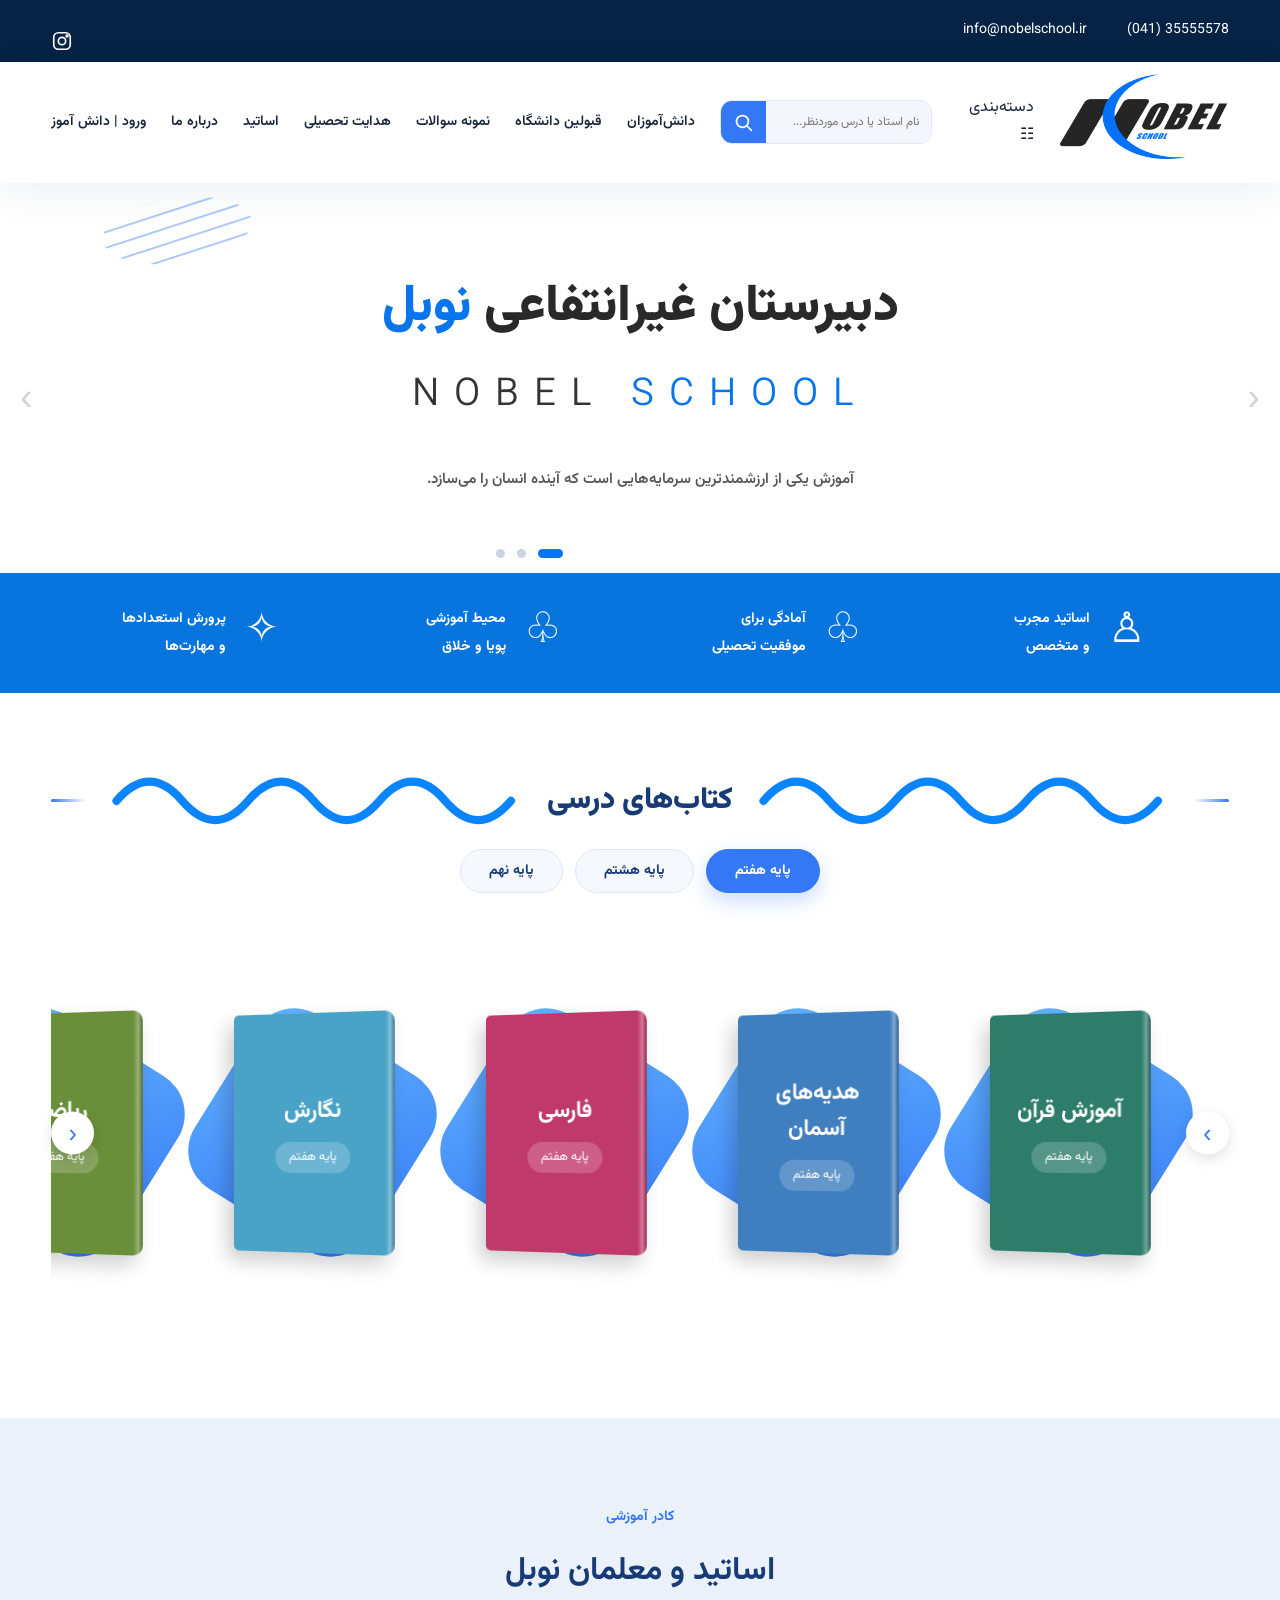
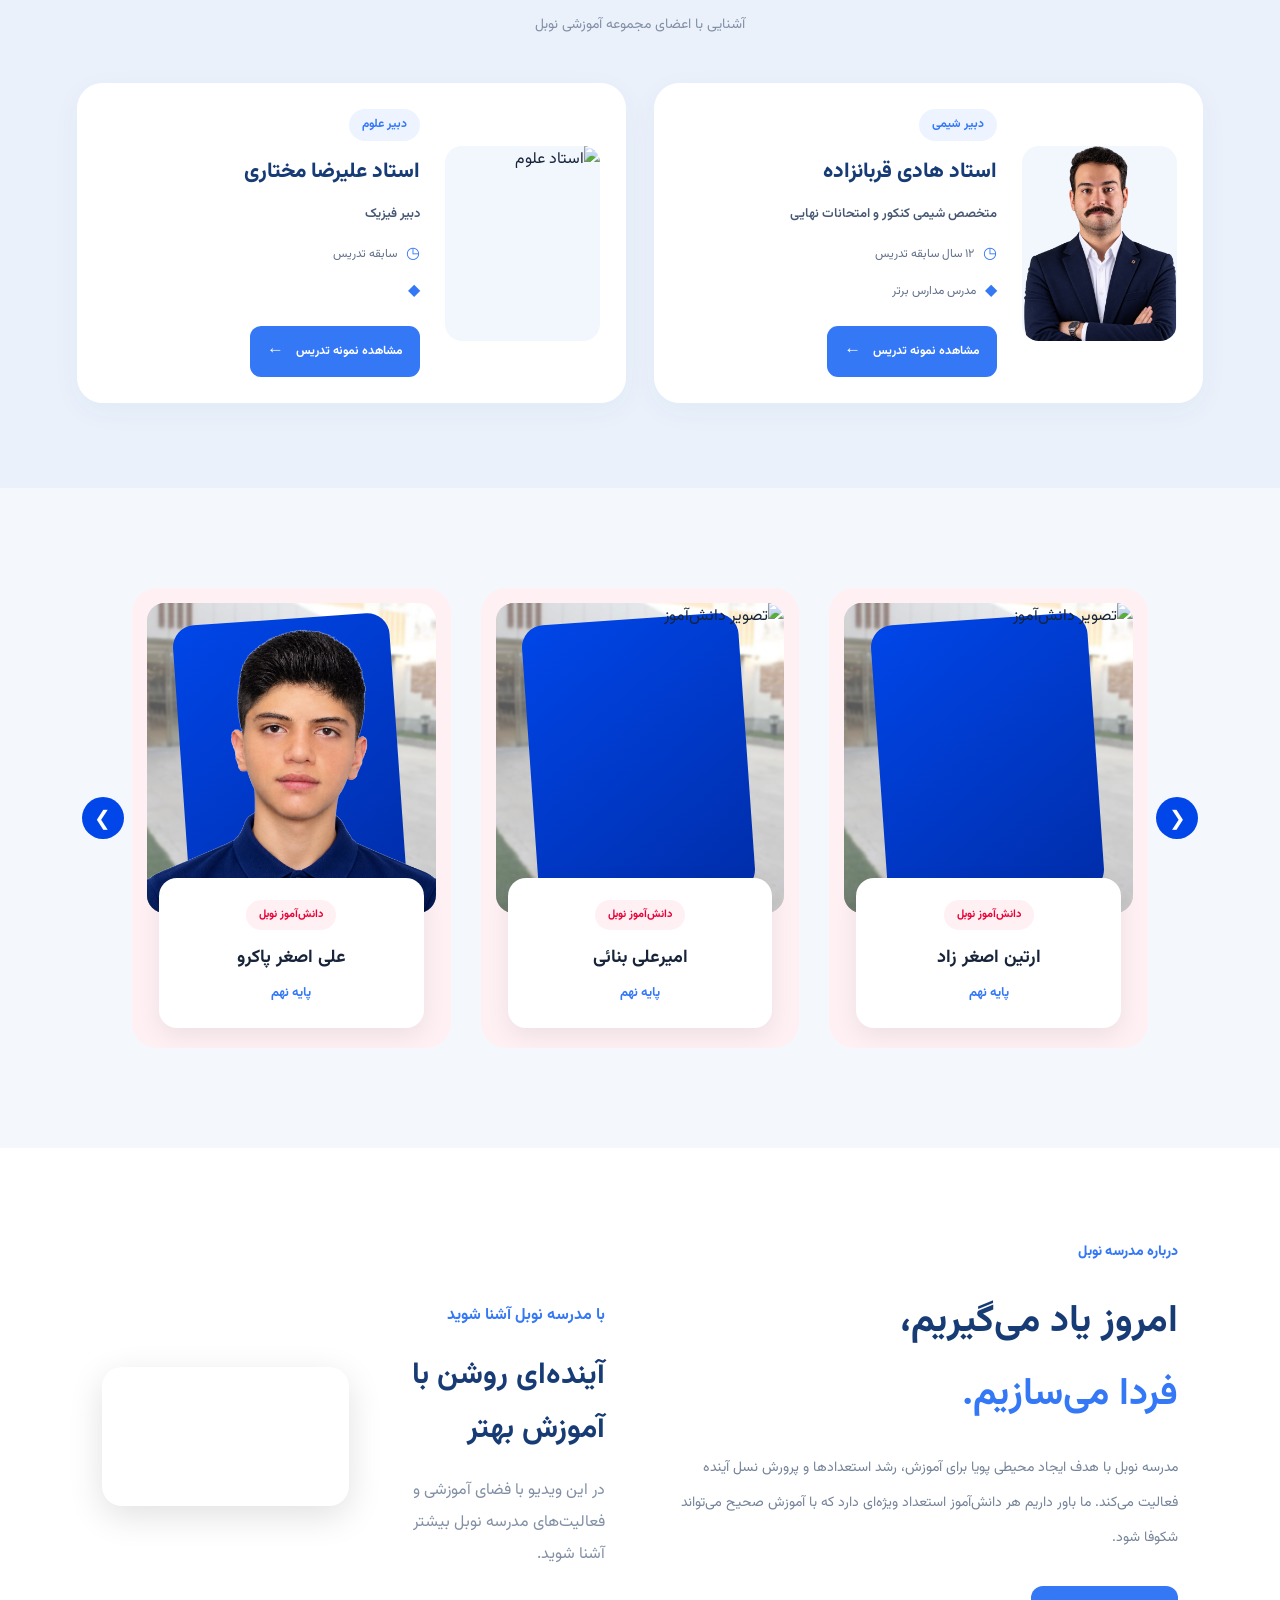
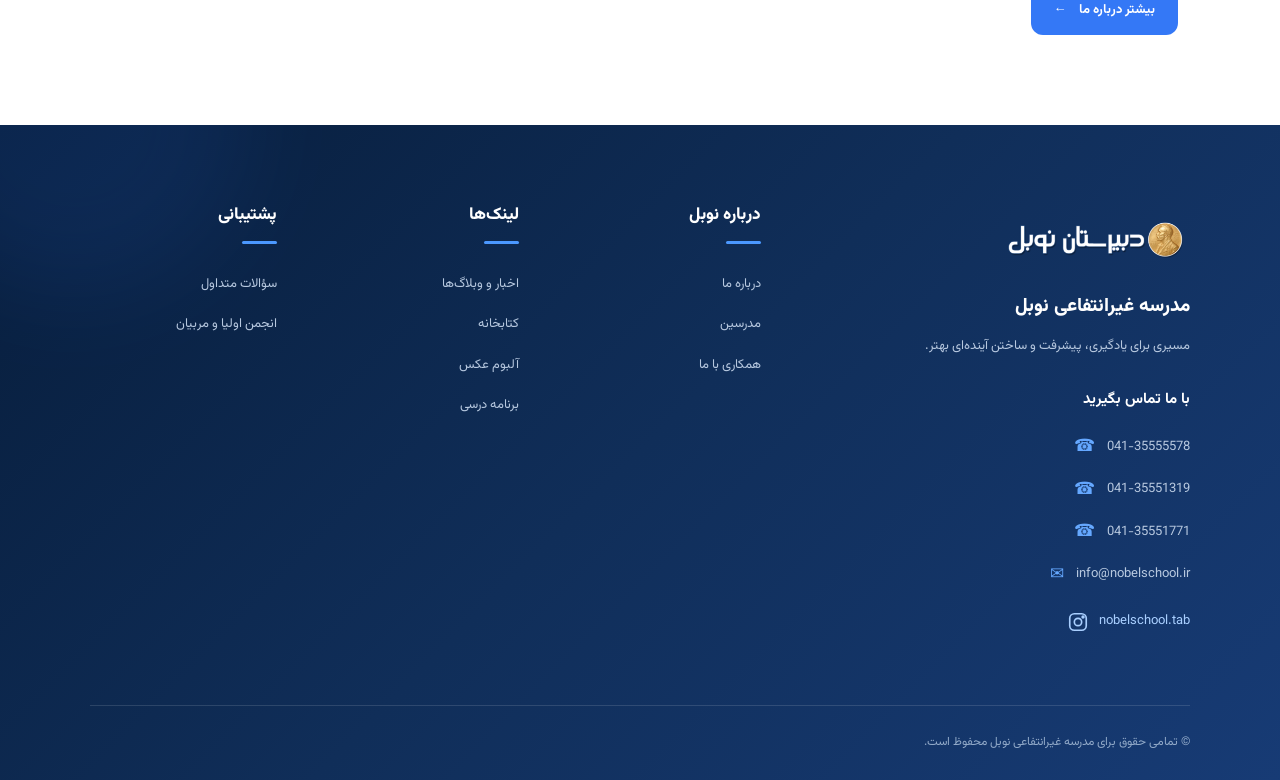
==== commit fe1a6c59: "Add files via upload" ====
--- a/index.html
+++ b/index.html
@@ -39,7 +39,8 @@
         <nav class="navbar">
 
             <div class="logo">
-                <img src="lg.png" alt="LOGO">
+                <a href="index.html"><img src="lg.png" alt="LOGO"></a>
+                
             </div>
 
             <div class="category">
@@ -70,6 +71,7 @@
                 <li><a href="#">هدایت تحصیلی</a></li>
                 <li><a href="#teachers">اساتید</a></li>
                 <li><a href="#">درباره ما</a></li>
+                <li><a href="login.html">ورود | دانش آموز</a></li>
             </ul>
 
         </nav>
@@ -217,8 +219,6 @@
   </div>
 </section>
 
-
-<!-- Teachers Section -->
 <!-- Teachers Section -->
 <section class="section teachers-section" id="teachers">
 
--- a/style.css
+++ b/style.css
@@ -2005,4 +2005,5 @@
         font-size: 14px;
         padding: 8px 15px;
     }
-}+}
+
